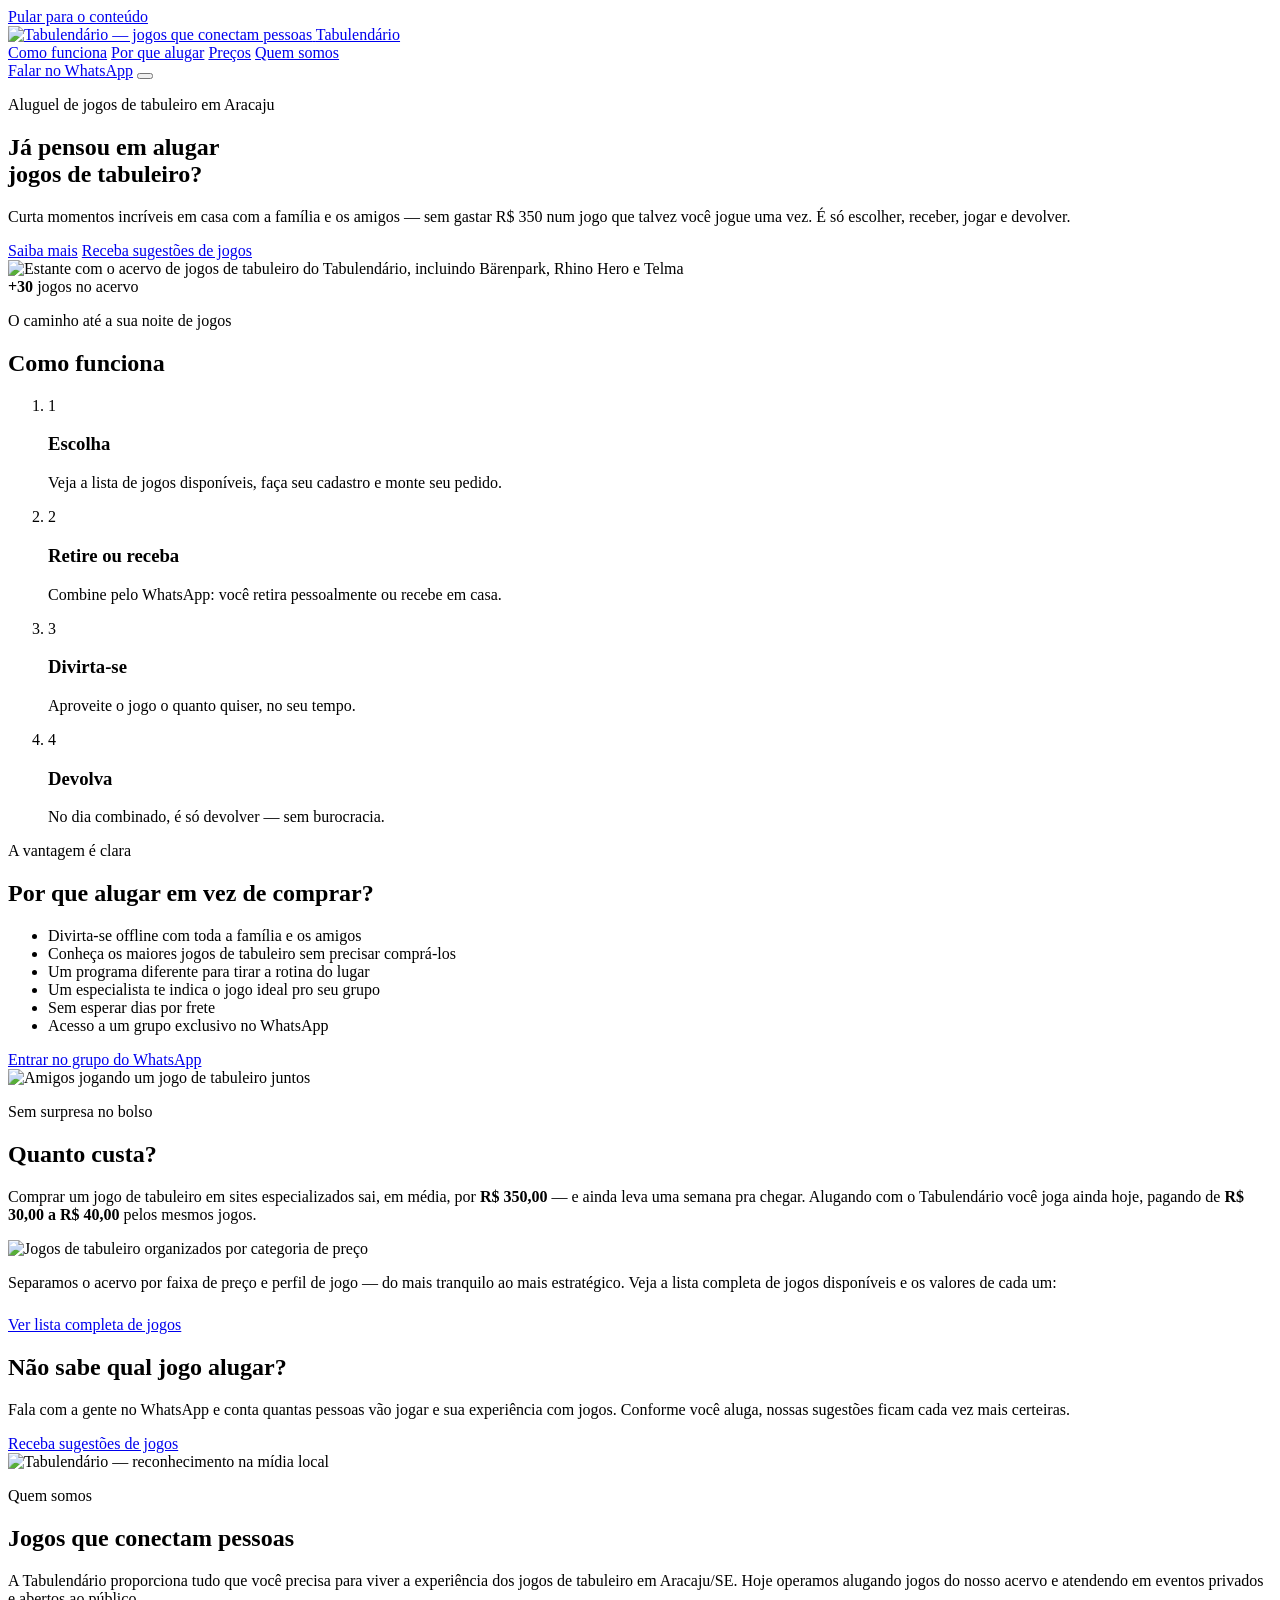
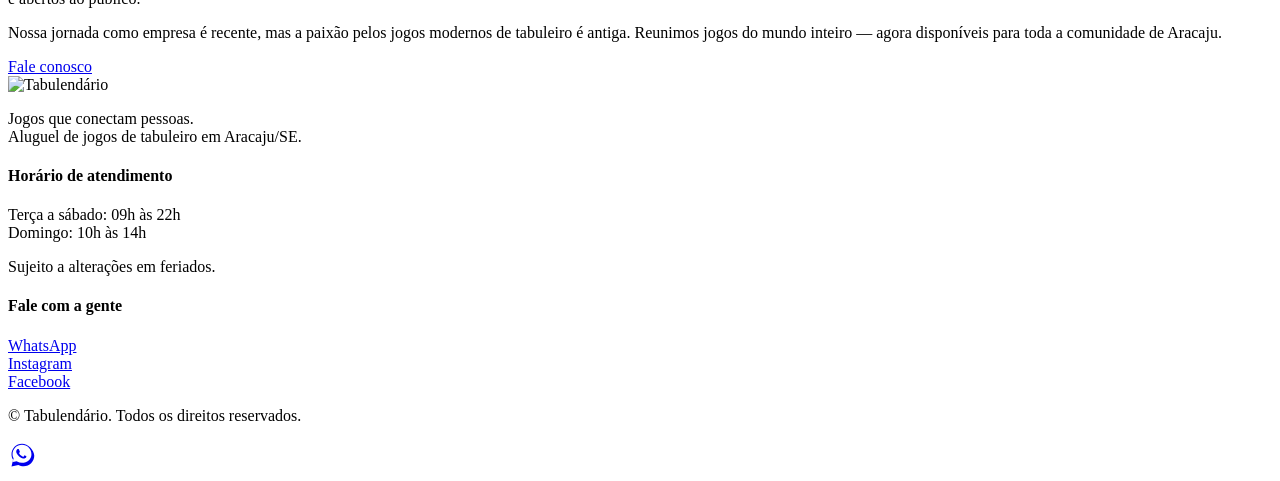
==== index.html @ 680734cb "Add files via upload" ====
<!DOCTYPE html>
<html lang="pt-BR">
<head>
<meta charset="UTF-8">
<meta name="viewport" content="width=device-width, initial-scale=1.0">
<title>Tabulendário | Aluguel de jogos de tabuleiro em Aracaju</title>
<meta name="description" content="Alugue jogos de tabuleiro em Aracaju e curta noites de jogo em família ou com amigos, sem precisar comprar. Escolha, receba, jogue e devolva quando quiser.">

<!-- Open Graph -->
<meta property="og:title" content="Tabulendário | Aluguel de jogos de tabuleiro em Aracaju">
<meta property="og:description" content="Alugue jogos de tabuleiro em Aracaju e curta noites de jogo em família ou com amigos, sem precisar comprar.">
<meta property="og:image" content="images/logo.png">
<meta property="og:type" content="website">
<meta property="og:url" content="https://www.tabulendario.com">

<link rel="icon" type="image/png" sizes="32x32" href="images/favicon-32.png">
<link rel="apple-touch-icon" href="images/favicon-180.png">

<link rel="preconnect" href="https://fonts.googleapis.com">
<link rel="preconnect" href="https://fonts.gstatic.com" crossorigin>
<link href="https://fonts.googleapis.com/css2?family=Baloo+2:wght@500;600;700;800&family=Inter:wght@400;500;600;700&display=swap" rel="stylesheet">

<link rel="stylesheet" href="css/style.css">
</head>
<body>

<a class="skip-link" href="#conteudo">Pular para o conteúdo</a>

<!-- HEADER -->
<header class="site-header" id="topo">
  <div class="wrap header-inner">
    <a href="#topo" class="brand">
      <img src="images/logo.png" alt="Tabulendário — jogos que conectam pessoas" width="44" height="44">
      <span class="brand-name">Tabulendário</span>
    </a>

    <nav class="nav" id="nav">
      <a href="#como-funciona">Como funciona</a>
      <a href="#por-que-alugar">Por que alugar</a>
      <a href="#precos">Preços</a>
      <a href="#quem-somos">Quem somos</a>
    </nav>

    <a class="btn btn-primary btn-nav" href="https://wa.me/5579981355465?text=Ol%C3%A1!%20Gostaria%20de%20mais%20informa%C3%A7%C3%B5es%20sobre%20os%20jogos%20para%20aluguel"
       target="_blank" rel="noopener">Falar no WhatsApp</a>

    <button class="nav-toggle" id="navToggle" aria-label="Abrir menu" aria-expanded="false" aria-controls="nav">
      <span></span><span></span><span></span>
    </button>
  </div>
</header>

<main id="conteudo">

  <!-- HERO -->
  <section class="hero">
    <div class="wrap hero-inner">
      <div class="hero-copy">
        <p class="eyebrow">Aluguel de jogos de tabuleiro em Aracaju</p>
        <h1>Já pensou em alugar<br><span class="highlight">jogos de tabuleiro?</span></h1>
        <p class="lead">Curta momentos incríveis em casa com a família e os amigos — sem gastar
        R$ 350 num jogo que talvez você jogue uma vez. É só escolher, receber, jogar e devolver.</p>

        <div class="hero-actions">
          <a class="btn btn-primary" href="https://wa.me/5579981355465?text=Ol%C3%A1!%20Gostaria%20de%20mais%20informa%C3%A7%C3%B5es%20sobre%20os%20jogos%20para%20aluguel"
             target="_blank" rel="noopener">Saiba mais</a>
          <a class="btn btn-outline" href="https://wa.me/5579981355465?text=Ol%C3%A1!%20Pode%20me%20indicar%20um%20jogo%20de%20tabuleiro%3F"
             target="_blank" rel="noopener">Receba sugestões de jogos</a>
        </div>
      </div>

      <div class="hero-media">
        <img src="images/estante-jogos.jpg" alt="Estante com o acervo de jogos de tabuleiro do Tabulendário, incluindo Bärenpark, Rhino Hero e Telma">
        <div class="hero-media-tag">
          <strong>+30</strong>
          <span>jogos no acervo</span>
        </div>
      </div>
    </div>
  </section>

  <!-- COMO FUNCIONA — trilha de jogo -->
  <section class="section" id="como-funciona">
    <div class="wrap">
      <p class="eyebrow center">O caminho até a sua noite de jogos</p>
      <h2 class="center">Como funciona</h2>

      <ol class="track" aria-label="Passo a passo do aluguel">
        <li class="track-step">
          <span class="track-dot">1</span>
          <h3>Escolha</h3>
          <p>Veja a lista de jogos disponíveis, faça seu cadastro e monte seu pedido.</p>
        </li>
        <li class="track-step">
          <span class="track-dot">2</span>
          <h3>Retire ou receba</h3>
          <p>Combine pelo WhatsApp: você retira pessoalmente ou recebe em casa.</p>
        </li>
        <li class="track-step">
          <span class="track-dot">3</span>
          <h3>Divirta-se</h3>
          <p>Aproveite o jogo o quanto quiser, no seu tempo.</p>
        </li>
        <li class="track-step">
          <span class="track-dot">4</span>
          <h3>Devolva</h3>
          <p>No dia combinado, é só devolver — sem burocracia.</p>
        </li>
      </ol>
    </div>
  </section>

  <!-- POR QUE ALUGAR -->
  <section class="section alt" id="por-que-alugar">
    <div class="wrap two-col">
      <div>
        <p class="eyebrow">A vantagem é clara</p>
        <h2>Por que alugar em vez de comprar?</h2>
        <ul class="benefits">
          <li>Divirta-se offline com toda a família e os amigos</li>
          <li>Conheça os maiores jogos de tabuleiro sem precisar comprá-los</li>
          <li>Um programa diferente para tirar a rotina do lugar</li>
          <li>Um especialista te indica o jogo ideal pro seu grupo</li>
          <li>Sem esperar dias por frete</li>
          <li>Acesso a um grupo exclusivo no WhatsApp</li>
        </ul>
        <a class="btn btn-primary" href="https://chat.whatsapp.com/GCWqp4FGqm8AQjN41ZqPcm?s=cl&p=a&ilr=1" target="_blank" rel="noopener">
          Entrar no grupo do WhatsApp
        </a>
      </div>
      <div class="img-frame">
        <img src="images/familia-jogando.jpg" alt="Amigos jogando um jogo de tabuleiro juntos">
      </div>
    </div>
  </section>

  <!-- QUANTO CUSTA -->
  <section class="section" id="precos">
    <div class="wrap">
      <p class="eyebrow center">Sem surpresa no bolso</p>
      <h2 class="center">Quanto custa?</h2>
      <p class="center lead-sm">
        Comprar um jogo de tabuleiro em sites especializados sai, em média, por
        <strong>R$ 350,00</strong> — e ainda leva uma semana pra chegar. Alugando com o Tabulendário
        você joga ainda hoje, pagando de <strong>R$ 30,00 a R$ 40,00</strong> pelos mesmos jogos.
      </p>

      <div class="price-banner">
        <img src="images/banner-precos.jpg" alt="Jogos de tabuleiro organizados por categoria de preço">
      </div>

      <p class="center">
        Separamos o acervo por faixa de preço e perfil de jogo — do mais tranquilo ao mais estratégico.
        Veja a lista completa de jogos disponíveis e os valores de cada um:
      </p>

      <div class="center" style="margin-top:24px">
        <a class="btn btn-primary btn-lg" href="https://tabulendario.lends.com.br/" target="_blank" rel="noopener">
          Ver lista completa de jogos
        </a>
      </div>
    </div>
  </section>

  <!-- QUAL JOGO ALUGAR -->
  <section class="section cta-band" id="qual-jogo">
    <div class="wrap center">
      <h2>Não sabe qual jogo alugar?</h2>
      <p class="lead-sm">
        Fala com a gente no WhatsApp e conta quantas pessoas vão jogar e sua experiência com jogos.
        Conforme você aluga, nossas sugestões ficam cada vez mais certeiras.
      </p>
      <a class="btn btn-white btn-lg" href="https://wa.me/5579981355465?text=Ol%C3%A1!%20Pode%20me%20indicar%20um%20jogo%20de%20tabuleiro%3F"
         target="_blank" rel="noopener">Receba sugestões de jogos</a>
    </div>
  </section>

  <!-- QUEM SOMOS -->
  <section class="section alt" id="quem-somos">
    <div class="wrap two-col reverse">
      <div class="img-frame">
        <img src="images/imprensa-1.jpg" alt="Tabulendário — reconhecimento na mídia local">
      </div>
      <div>
        <p class="eyebrow">Quem somos</p>
        <h2>Jogos que conectam pessoas</h2>
        <p>
          A Tabulendário proporciona tudo que você precisa para viver a experiência dos jogos de
          tabuleiro em Aracaju/SE. Hoje operamos alugando jogos do nosso acervo e atendendo em
          eventos privados e abertos ao público.
        </p>
        <p>
          Nossa jornada como empresa é recente, mas a paixão pelos jogos modernos de tabuleiro é
          antiga. Reunimos jogos do mundo inteiro — agora disponíveis para toda a comunidade de Aracaju.
        </p>
        <a class="btn btn-outline" href="https://wa.me/5579981355465?text=Ol%C3%A1!%20Quero%20saber%20mais%20sobre%20o%20Tabulend%C3%A1rio" target="_blank" rel="noopener">
          Fale conosco
        </a>
      </div>
    </div>
  </section>

</main>

<!-- FOOTER -->
<footer class="site-footer">
  <div class="wrap footer-inner">
    <div class="footer-brand">
      <img src="images/logo-badge.png" alt="Tabulendário" height="40">
      <p>Jogos que conectam pessoas.<br>Aluguel de jogos de tabuleiro em Aracaju/SE.</p>
    </div>

    <div class="footer-col">
      <h4>Horário de atendimento</h4>
      <p>Terça a sábado: 09h às 22h<br>Domingo: 10h às 14h</p>
      <p class="fine-print">Sujeito a alterações em feriados.</p>
    </div>

    <div class="footer-col">
      <h4>Fale com a gente</h4>
      <p>
        <a href="https://wa.me/5579981355465" target="_blank" rel="noopener">WhatsApp</a><br>
        <a href="https://www.instagram.com/tabulendario?igsh=bjV6NnJyZjQ5bWQ3" target="_blank" rel="noopener">Instagram</a><br>
        <a href="https://www.facebook.com/share/19KmJBcC8f/" target="_blank" rel="noopener">Facebook</a>
      </p>
    </div>
  </div>
  <div class="wrap footer-bottom">
    <p>© <span id="year"></span> Tabulendário. Todos os direitos reservados.</p>
  </div>
</footer>

<!-- BOTÃO FLUTUANTE WHATSAPP -->
<a class="whatsapp-float" href="https://wa.me/5579981355465?text=Ol%C3%A1!%20Gostaria%20de%20mais%20informa%C3%A7%C3%B5es%20sobre%20os%20jogos%20para%20aluguel"
   target="_blank" rel="noopener" aria-label="Falar no WhatsApp">
  <svg viewBox="0 0 32 32" width="28" height="28" fill="currentColor" aria-hidden="true">
    <path d="M16 3C9.4 3 4 8.4 4 15c0 2.3.6 4.5 1.8 6.4L4 29l7.8-1.7c1.8 1 3.9 1.5 6.2 1.5 6.6 0 12-5.4 12-12S22.6 3 16 3zm0 21.8c-2 0-3.9-.5-5.6-1.5l-.4-.2-4.6 1 1-4.5-.3-.4A9.7 9.7 0 0 1 5.2 15c0-6 4.8-10.8 10.8-10.8S26.8 9 26.8 15 22 24.8 16 24.8z"/>
    <path d="M21.6 17.5c-.3-.2-1.8-.9-2.1-1-.3-.1-.5-.2-.7.2-.2.3-.8 1-1 1.2-.2.2-.4.2-.7.1-.3-.2-1.4-.5-2.6-1.6-1-.9-1.6-2-1.8-2.3-.2-.3 0-.5.1-.6.1-.1.3-.4.4-.5.1-.2.2-.3.3-.5.1-.2 0-.4 0-.5 0-.2-.7-1.7-1-2.3-.3-.6-.5-.5-.7-.5h-.6c-.2 0-.5.1-.8.4-.3.3-1 1-1 2.4s1 2.8 1.2 3c.1.2 2 3 4.8 4.3.7.3 1.2.5 1.6.6.7.2 1.3.2 1.8.1.5-.1 1.8-.7 2-1.4.2-.7.2-1.3.2-1.4-.1-.1-.3-.2-.6-.3z"/>
  </svg>
</a>

<script src="js/script.js"></script>
</body>
</html>
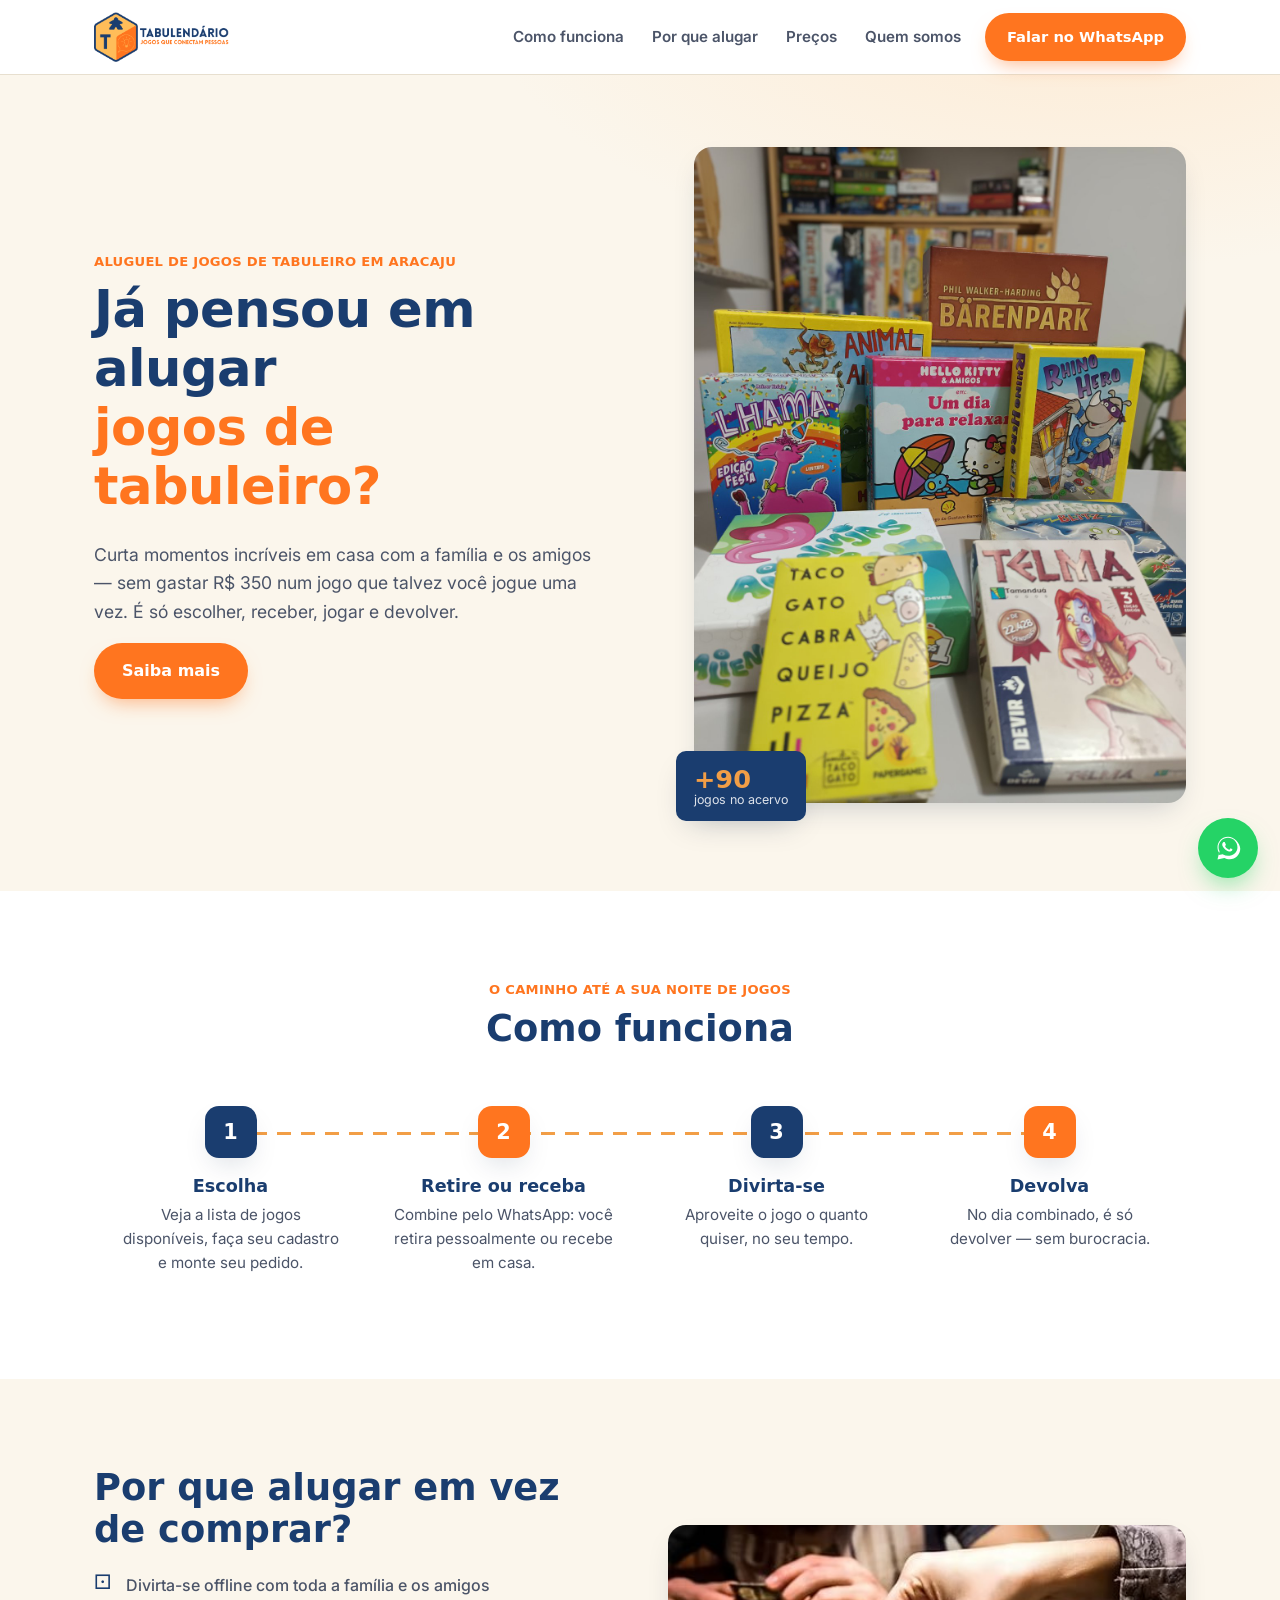
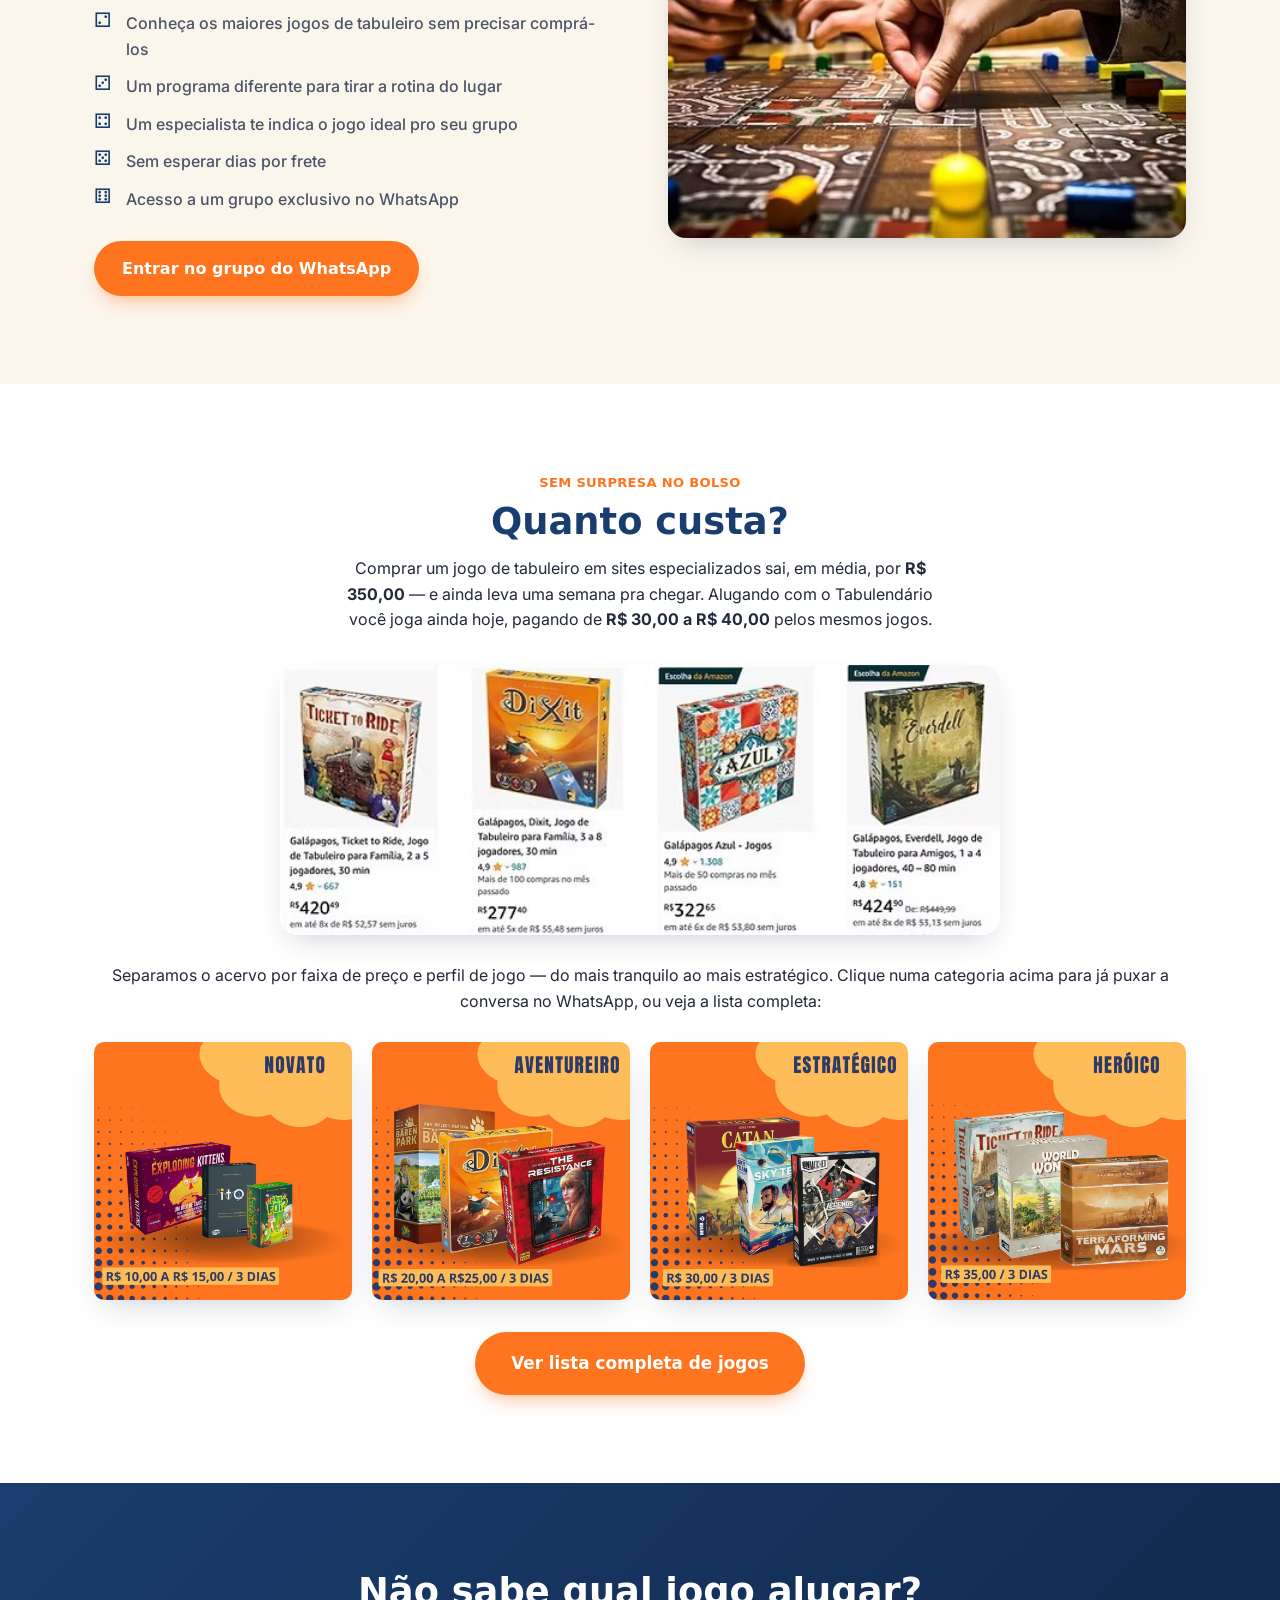
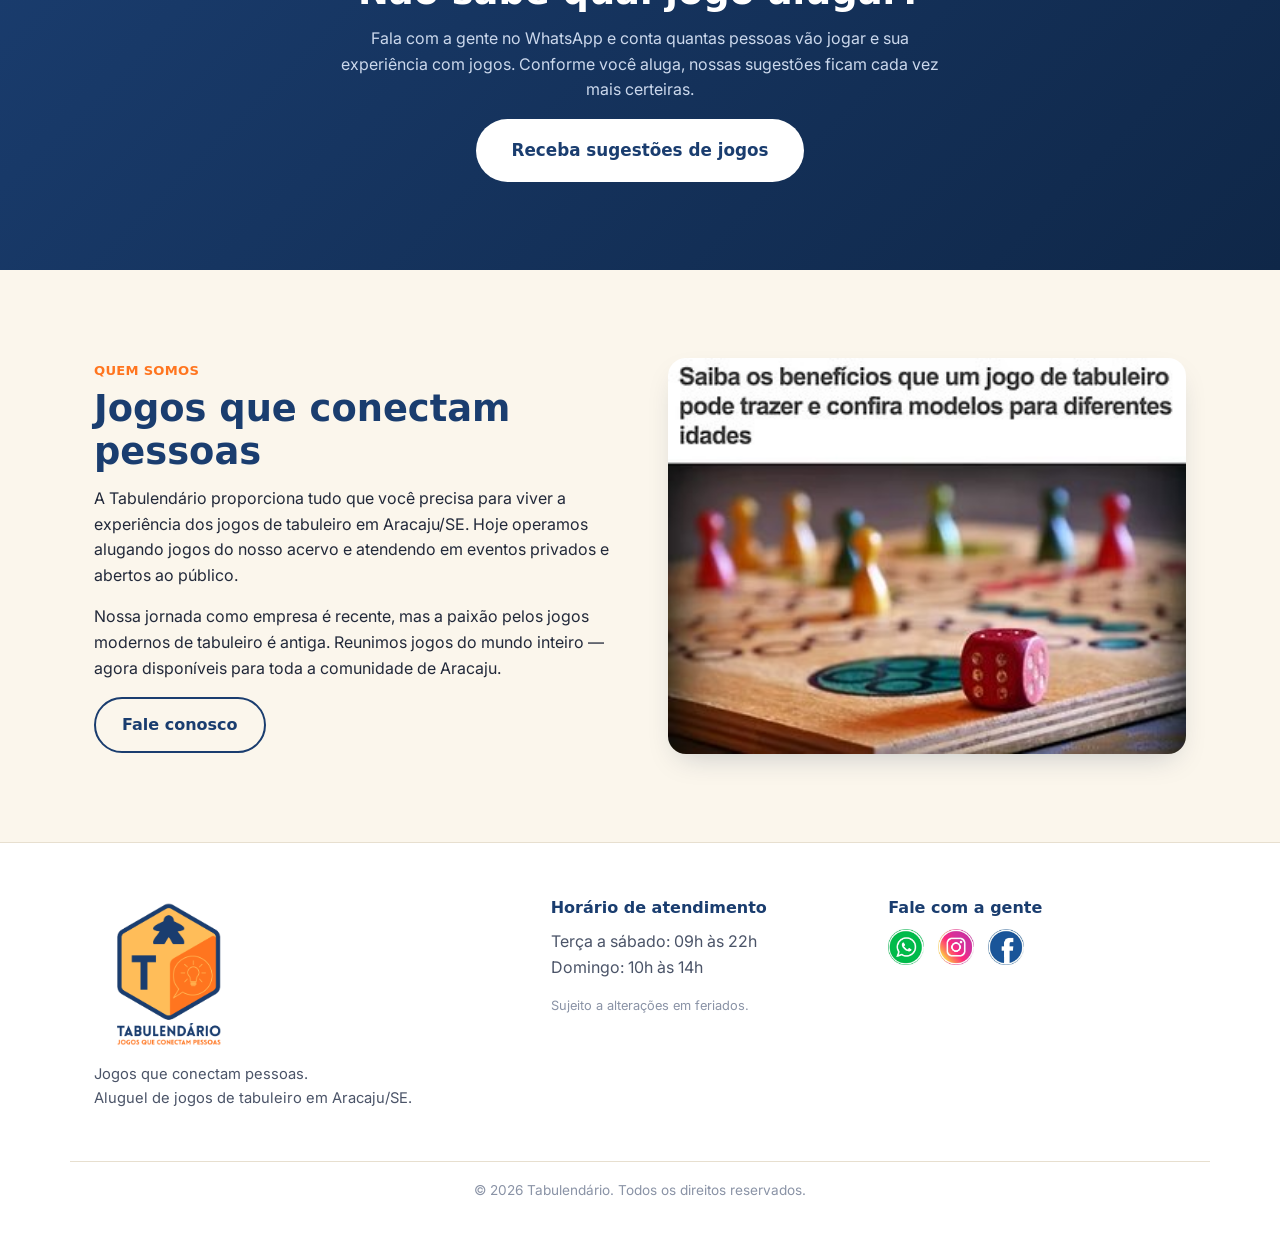
==== commit cc63f30c: "Atualiza layout: logo, banner de precos, dados e redes sociais Logo no cabecalho aumentada de 40px p" ====
--- a/index.html
+++ b/index.html
@@ -30,8 +30,7 @@
 <header class="site-header" id="topo">
   <div class="wrap header-inner">
     <a href="#topo" class="brand">
-      <img src="images/logo.png" alt="Tabulendário — jogos que conectam pessoas" width="44" height="44">
-      <span class="brand-name">Tabulendário</span>
+      <img src="images/logo-badge.png" alt="Tabulendário — jogos que conectam pessoas" height="50">
     </a>
 
     <nav class="nav" id="nav">
@@ -64,15 +63,13 @@
         <div class="hero-actions">
           <a class="btn btn-primary" href="https://wa.me/5579981355465?text=Ol%C3%A1!%20Gostaria%20de%20mais%20informa%C3%A7%C3%B5es%20sobre%20os%20jogos%20para%20aluguel"
              target="_blank" rel="noopener">Saiba mais</a>
-          <a class="btn btn-outline" href="https://wa.me/5579981355465?text=Ol%C3%A1!%20Pode%20me%20indicar%20um%20jogo%20de%20tabuleiro%3F"
-             target="_blank" rel="noopener">Receba sugestões de jogos</a>
         </div>
       </div>
 
       <div class="hero-media">
         <img src="images/estante-jogos.jpg" alt="Estante com o acervo de jogos de tabuleiro do Tabulendário, incluindo Bärenpark, Rhino Hero e Telma">
         <div class="hero-media-tag">
-          <strong>+30</strong>
+          <strong>+90</strong>
           <span>jogos no acervo</span>
         </div>
       </div>
@@ -114,7 +111,6 @@
   <section class="section alt" id="por-que-alugar">
     <div class="wrap two-col">
       <div>
-        <p class="eyebrow">A vantagem é clara</p>
         <h2>Por que alugar em vez de comprar?</h2>
         <ul class="benefits">
           <li>Divirta-se offline com toda a família e os amigos</li>
@@ -145,14 +141,29 @@
         você joga ainda hoje, pagando de <strong>R$ 30,00 a R$ 40,00</strong> pelos mesmos jogos.
       </p>
 
-      <div class="price-banner">
-        <img src="images/banner-precos.jpg" alt="Jogos de tabuleiro organizados por categoria de preço">
+      <div class="banner-precos-wrap">
+        <img src="images/banner-precos.jpg" alt="Tabela de preços Tabulendário" class="banner-precos">
       </div>
 
       <p class="center">
         Separamos o acervo por faixa de preço e perfil de jogo — do mais tranquilo ao mais estratégico.
-        Veja a lista completa de jogos disponíveis e os valores de cada um:
+        Clique numa categoria acima para já puxar a conversa no WhatsApp, ou veja a lista completa:
       </p>
+
+      <div class="categories-grid">
+        <a class="category-card" href="https://wa.me/5579981355465?text=Gostaria%20de%20mais%20informa%C3%A7%C3%B5es%20sobre%20os%20jogos%20da%20categoria%20novato" target="_blank" rel="noopener">
+          <img src="images/banner-novato.jpg" alt="Categoria Novato — jogos de R$ 10,00 a R$ 15,00 por 3 dias">
+        </a>
+        <a class="category-card" href="https://wa.me/5579981355465?text=Gostaria%20de%20mais%20informa%C3%A7%C3%B5es%20sobre%20os%20jogos%20da%20categoria%20aventureiro" target="_blank" rel="noopener">
+          <img src="images/banner-aventureiro.jpg" alt="Categoria Aventureiro — jogos de R$ 20,00 a R$ 25,00 por 3 dias">
+        </a>
+        <a class="category-card" href="https://wa.me/5579981355465?text=Gostaria%20de%20mais%20informa%C3%A7%C3%B5es%20sobre%20os%20jogos%20da%20categoria%20estrat%C3%A9gico" target="_blank" rel="noopener">
+          <img src="images/banner-estrategico.jpg" alt="Categoria Estratégico — jogos por R$ 30,00 a cada 3 dias">
+        </a>
+        <a class="category-card" href="https://wa.me/5579981355465?text=Gostaria%20de%20mais%20informa%C3%A7%C3%B5es%20sobre%20os%20jogos%20da%20categoria%20heroico" target="_blank" rel="noopener">
+          <img src="images/banner-heroico.jpg" alt="Categoria Heroico — jogos por R$ 35,00 a cada 3 dias">
+        </a>
+      </div>
 
       <div class="center" style="margin-top:24px">
         <a class="btn btn-primary btn-lg" href="https://tabulendario.lends.com.br/" target="_blank" rel="noopener">
@@ -206,7 +217,7 @@
 <footer class="site-footer">
   <div class="wrap footer-inner">
     <div class="footer-brand">
-      <img src="images/logo-badge.png" alt="Tabulendário" height="40">
+      <img src="images/logo.png" alt="Tabulendário" width="421" height="156">
       <p>Jogos que conectam pessoas.<br>Aluguel de jogos de tabuleiro em Aracaju/SE.</p>
     </div>
 
@@ -218,11 +229,17 @@
 
     <div class="footer-col">
       <h4>Fale com a gente</h4>
-      <p>
-        <a href="https://wa.me/5579981355465" target="_blank" rel="noopener">WhatsApp</a><br>
-        <a href="https://www.instagram.com/tabulendario?igsh=bjV6NnJyZjQ5bWQ3" target="_blank" rel="noopener">Instagram</a><br>
-        <a href="https://www.facebook.com/share/19KmJBcC8f/" target="_blank" rel="noopener">Facebook</a>
-      </p>
+      <div class="footer-social">
+        <a href="https://wa.me/5579981355465" target="_blank" rel="noopener" aria-label="WhatsApp">
+          <img src="images/logo_whastsapp.jpg" alt="WhatsApp">
+        </a>
+        <a href="https://www.instagram.com/tabulendario?igsh=bjV6NnJyZjQ5bWQ3" target="_blank" rel="noopener" aria-label="Instagram">
+          <img src="images/logo_insta.jpg" alt="Instagram">
+        </a>
+        <a href="https://www.facebook.com/share/19KmJBcC8f/" target="_blank" rel="noopener" aria-label="Facebook">
+          <img src="images/logo_face.jpg" alt="Facebook">
+        </a>
+      </div>
     </div>
   </div>
   <div class="wrap footer-bottom">
--- a/css/style.css
+++ b/css/style.css
@@ -0,0 +1,281 @@
+/* =========================================================
+   Tabulendário — Design tokens
+   ========================================================= */
+:root{
+  --navy: #1A3D6F;
+  --navy-deep: #0F2748;
+  --orange: #F29E46;
+  --orange-vivid: #FF751F;
+  --cream: #FBF6EC;
+  --white: #FFFFFF;
+  --ink: #22293A;
+  --ink-soft: #4B5468;
+  --line: #E7DFCF;
+
+  --font-display: "Baloo 2", system-ui, sans-serif;
+  --font-body: "Inter", system-ui, sans-serif;
+
+  --radius: 18px;
+  --radius-sm: 10px;
+  --shadow: 0 12px 30px -12px rgba(15,39,72,.25);
+  --wrap: 1140px;
+}
+
+*{box-sizing:border-box}
+html{scroll-behavior:smooth}
+body{
+  margin:0;
+  font-family:var(--font-body);
+  color:var(--ink);
+  background:var(--white);
+  line-height:1.6;
+  -webkit-font-smoothing:antialiased;
+}
+img{max-width:100%;display:block}
+a{color:inherit;text-decoration:none}
+ul,ol{margin:0;padding:0;list-style:none}
+h1,h2,h3,h4{font-family:var(--font-display);color:var(--navy);line-height:1.15;margin:0 0 .5em}
+p{margin:0 0 1em}
+
+.skip-link{
+  position:absolute; left:-999px; top:0; background:var(--navy); color:#fff;
+  padding:10px 16px; z-index:200; border-radius:0 0 8px 0;
+}
+.skip-link:focus{left:0}
+
+.wrap{max-width:var(--wrap); margin:0 auto; padding:0 24px}
+
+.eyebrow{
+  font-family:var(--font-display); font-weight:600; letter-spacing:.02em;
+  color:var(--orange-vivid); text-transform:uppercase; font-size:.82rem;
+  margin:0 0 .6em;
+}
+.center{text-align:center; margin-left:auto; margin-right:auto}
+.lead-sm{max-width:620px}
+
+/* =========================================================
+   Buttons
+   ========================================================= */
+.btn{
+  display:inline-flex; align-items:center; justify-content:center; gap:8px;
+  font-family:var(--font-display); font-weight:600; font-size:1rem;
+  padding:13px 26px; border-radius:999px; border:2px solid transparent;
+  transition:transform .15s ease, box-shadow .15s ease, background-color .15s ease, color .15s ease;
+  cursor:pointer; white-space:nowrap;
+}
+.btn:hover{transform:translateY(-2px)}
+.btn-primary{background:var(--orange-vivid); color:#fff; box-shadow:0 10px 20px -8px rgba(255,117,31,.55)}
+.btn-primary:hover{background:#e8620f}
+.btn-outline{border-color:var(--navy); color:var(--navy); background:transparent}
+.btn-outline:hover{background:var(--navy); color:#fff}
+.btn-white{background:#fff; color:var(--navy)}
+.btn-white:hover{background:var(--cream)}
+.btn-lg{padding:16px 34px; font-size:1.05rem}
+.btn-nav{padding:10px 20px; font-size:.92rem}
+
+/* =========================================================
+   Header
+   ========================================================= */
+.site-header{
+  position:sticky; top:0; z-index:100;
+  background:rgba(255,255,255,.92); backdrop-filter:blur(8px);
+  border-bottom:1px solid var(--line);
+}
+.header-inner{display:flex; align-items:center; gap:24px; padding-block:12px}
+.brand{display:flex; align-items:center; gap:10px; margin-right:auto}
+.brand img{height:50px; width:auto}
+.nav{display:flex; gap:28px}
+.nav a{font-weight:600; font-size:.95rem; color:var(--ink-soft); transition:color .15s}
+.nav a:hover{color:var(--orange-vivid)}
+
+.nav-toggle{
+  display:none; flex-direction:column; justify-content:center; gap:5px;
+  width:38px; height:38px; border:none; background:none; cursor:pointer;
+}
+.nav-toggle span{display:block; height:2px; background:var(--navy); border-radius:2px}
+
+/* =========================================================
+   Hero
+   ========================================================= */
+.hero{
+  background: radial-gradient(1100px 500px at 85% -10%, #FDEBD5 0%, var(--cream) 55%, var(--cream) 100%);
+  padding: 72px 0 88px;
+}
+.hero-inner{display:grid; grid-template-columns:1.05fr .95fr; gap:56px; align-items:center}
+.hero h1{font-size:clamp(2.2rem, 4vw, 3.4rem); letter-spacing:-.01em}
+.highlight{color:var(--orange-vivid)}
+.hero .lead{font-size:1.1rem; color:var(--ink-soft); max-width:46ch}
+.hero-actions{display:flex; gap:14px; flex-wrap:wrap; margin-top:8px}
+
+.hero-media{position:relative}
+.hero-media img{
+  border-radius:var(--radius); box-shadow:var(--shadow);
+  aspect-ratio:3/4; object-fit:cover; width:100%;
+}
+.hero-media-tag{
+  position:absolute; left:-18px; bottom:-18px;
+  background:var(--navy); color:#fff; border-radius:var(--radius-sm);
+  padding:14px 18px; box-shadow:var(--shadow);
+  display:flex; flex-direction:column; line-height:1.1;
+}
+.hero-media-tag strong{font-family:var(--font-display); font-size:1.6rem; color:var(--orange)}
+.hero-media-tag span{font-size:.78rem; opacity:.85}
+
+/* =========================================================
+   Sections
+   ========================================================= */
+.section{padding:88px 0}
+.section.alt{background:var(--cream)}
+.section h2{font-size:clamp(1.7rem, 3vw, 2.3rem); margin-bottom:.35em}
+.section > .wrap > .eyebrow, .section > .wrap > h2{margin-left:auto; margin-right:auto}
+
+.two-col{display:grid; grid-template-columns:1fr 1fr; gap:56px; align-items:center}
+.two-col.reverse .img-frame{order:2}
+.two-col.reverse > div:last-child{order:1}
+
+.img-frame img{border-radius:var(--radius); box-shadow:var(--shadow); width:100%; object-fit:cover}
+
+.benefits{display:grid; gap:12px; margin:22px 0 28px}
+.benefits li{
+  position:relative; padding-left:32px; color:var(--ink-soft); font-weight:500;
+}
+.benefits li::before{
+  content:"⚀"; position:absolute; left:0; top:-1px;
+  font-size:1.25rem; line-height:1; color:var(--navy);
+  width:auto; height:auto; background:none;
+}
+.benefits li:nth-child(2)::before{content:"⚁"}
+.benefits li:nth-child(3)::before{content:"⚂"}
+.benefits li:nth-child(4)::before{content:"⚃"}
+.benefits li:nth-child(5)::before{content:"⚄"}
+.benefits li:nth-child(6)::before{content:"⚅"}
+
+/* =========================================================
+   Trilha (Como funciona) — elemento assinatura
+   ========================================================= */
+.track{
+  display:grid; grid-template-columns:repeat(4,1fr); gap:0;
+  margin-top:56px; position:relative;
+}
+.track::before{
+  content:""; position:absolute; top:26px; left:calc(12.5% - 2px); right:calc(12.5% - 2px);
+  height:3px; background:repeating-linear-gradient(90deg, var(--orange) 0 14px, transparent 14px 24px);
+  z-index:0;
+}
+.track-step{
+  position:relative; z-index:1; text-align:center; padding:0 18px;
+}
+.track-dot{
+  display:flex; align-items:center; justify-content:center;
+  width:52px; height:52px; border-radius:14px; margin:0 auto 18px;
+  background:var(--navy); color:#fff; font-family:var(--font-display);
+  font-weight:700; font-size:1.3rem; box-shadow:var(--shadow);
+}
+.track-step:nth-child(even) .track-dot{background:var(--orange-vivid)}
+.track-step h3{font-size:1.1rem; margin-bottom:.35em}
+.track-step p{color:var(--ink-soft); font-size:.95rem; max-width:22ch; margin-inline:auto}
+
+/* =========================================================
+   Banner de preços
+   ========================================================= */
+.banner-precos-wrap{margin:32px auto 28px; text-align:center}
+.banner-precos{
+  max-width:720px; width:100%; margin:0 auto;
+  border-radius:var(--radius); box-shadow:var(--shadow);
+}
+
+/* =========================================================
+   Categorias (Quanto custa)
+   ========================================================= */
+.categories-grid{
+  display:grid; grid-template-columns:repeat(4, 1fr); gap:20px;
+  margin:28px 0 32px;
+}
+.category-card{
+  display:block; border-radius:var(--radius-sm); overflow:hidden;
+  box-shadow:var(--shadow); transition:transform .15s ease, box-shadow .15s ease;
+}
+.category-card img{aspect-ratio:1/1; object-fit:cover; width:100%}
+.category-card:hover{transform:translateY(-4px); box-shadow:0 16px 34px -12px rgba(15,39,72,.35)}
+
+@media (max-width: 700px){
+  .categories-grid{grid-template-columns:1fr 1fr}
+}
+
+/* =========================================================
+   CTA band
+   ========================================================= */
+.cta-band{
+  background:linear-gradient(135deg, var(--navy) 0%, var(--navy-deep) 100%);
+  color:#fff;
+}
+.cta-band h2{color:#fff}
+.cta-band .lead-sm{color:#CBD8EC; margin-inline:auto}
+
+/* =========================================================
+   Footer
+   ========================================================= */
+.site-footer{background:var(--white); color:var(--ink-soft); padding-top:56px; border-top:1px solid var(--line)}
+.footer-inner{display:grid; grid-template-columns:1.4fr 1fr 1fr; gap:40px; padding-bottom:36px}
+.footer-brand{display:flex; flex-direction:column; align-items:flex-start; gap:14px}
+.footer-brand img{width:150px; height:auto}
+.footer-brand p{color:var(--ink-soft); font-size:.92rem}
+.footer-col h4{font-family:var(--font-display); color:var(--navy); font-size:1rem; margin-bottom:.7em}
+.footer-col a{color:var(--ink-soft); transition:color .15s}
+.footer-col a:hover{color:var(--orange-vivid)}
+.fine-print{font-size:.8rem; color:#8A93A6}
+
+.footer-social{display:flex; gap:14px; align-items:center; margin-top:6px}
+.footer-social img{height:36px; width:auto; border-radius:8px; display:block}
+.footer-bottom{
+  border-top:1px solid var(--line); padding:18px 24px; text-align:center;
+  font-size:.85rem; color:#8A93A6;
+}
+
+/* =========================================================
+   WhatsApp floating button
+   ========================================================= */
+.whatsapp-float{
+  position:fixed; right:22px; bottom:22px; z-index:150;
+  width:60px; height:60px; border-radius:50%;
+  background:#25D366; color:#fff;
+  display:flex; align-items:center; justify-content:center;
+  box-shadow:0 12px 26px -8px rgba(37,211,102,.6);
+  transition:transform .15s ease;
+}
+.whatsapp-float:hover{transform:scale(1.08)}
+
+/* =========================================================
+   Responsive
+   ========================================================= */
+@media (max-width: 880px){
+  .hero-inner{grid-template-columns:1fr; gap:40px}
+  .hero-media{order:-1; max-width:360px; margin:0 auto}
+  .two-col{grid-template-columns:1fr}
+  .two-col.reverse .img-frame{order:-1}
+  .track{grid-template-columns:1fr; gap:32px}
+  .track::before{display:none}
+  .track-step{text-align:left; padding-left:76px; min-height:52px}
+  .track-dot{position:absolute; left:0; top:0; margin:0}
+  .track-step p{margin-inline:0}
+  .footer-inner{grid-template-columns:1fr; gap:28px}
+}
+
+@media (max-width: 760px){
+  .nav{
+    position:fixed; inset:64px 16px auto 16px; flex-direction:column; gap:2px;
+    background:#fff; border-radius:var(--radius); box-shadow:var(--shadow);
+    padding:10px; transform:translateY(-12px); opacity:0; pointer-events:none;
+    transition:opacity .15s ease, transform .15s ease;
+  }
+  .nav.open{opacity:1; transform:translateY(0); pointer-events:auto}
+  .nav a{padding:12px 14px; border-radius:var(--radius-sm)}
+  .nav a:hover{background:var(--cream)}
+  .nav-toggle{display:flex}
+  .btn-nav{display:none}
+}
+
+@media (prefers-reduced-motion: reduce){
+  html{scroll-behavior:auto}
+  .btn, .whatsapp-float{transition:none}
+}
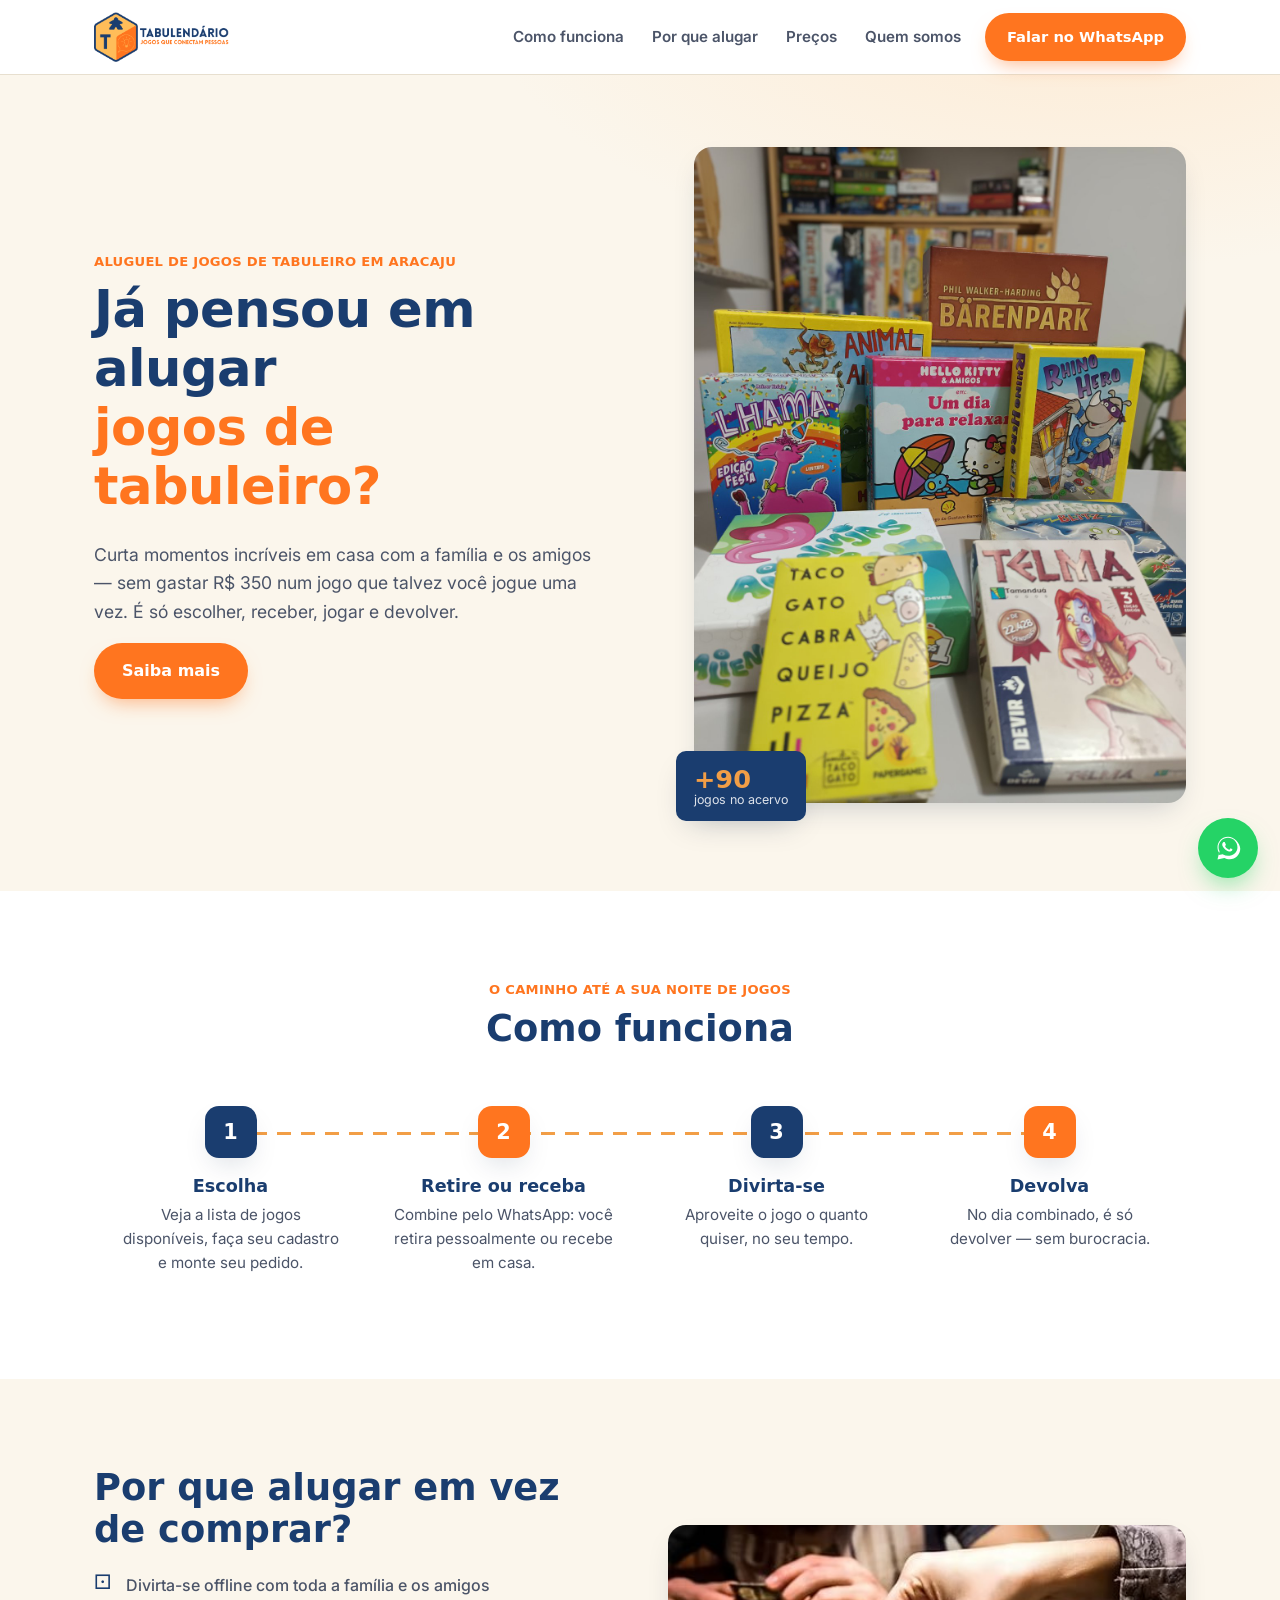
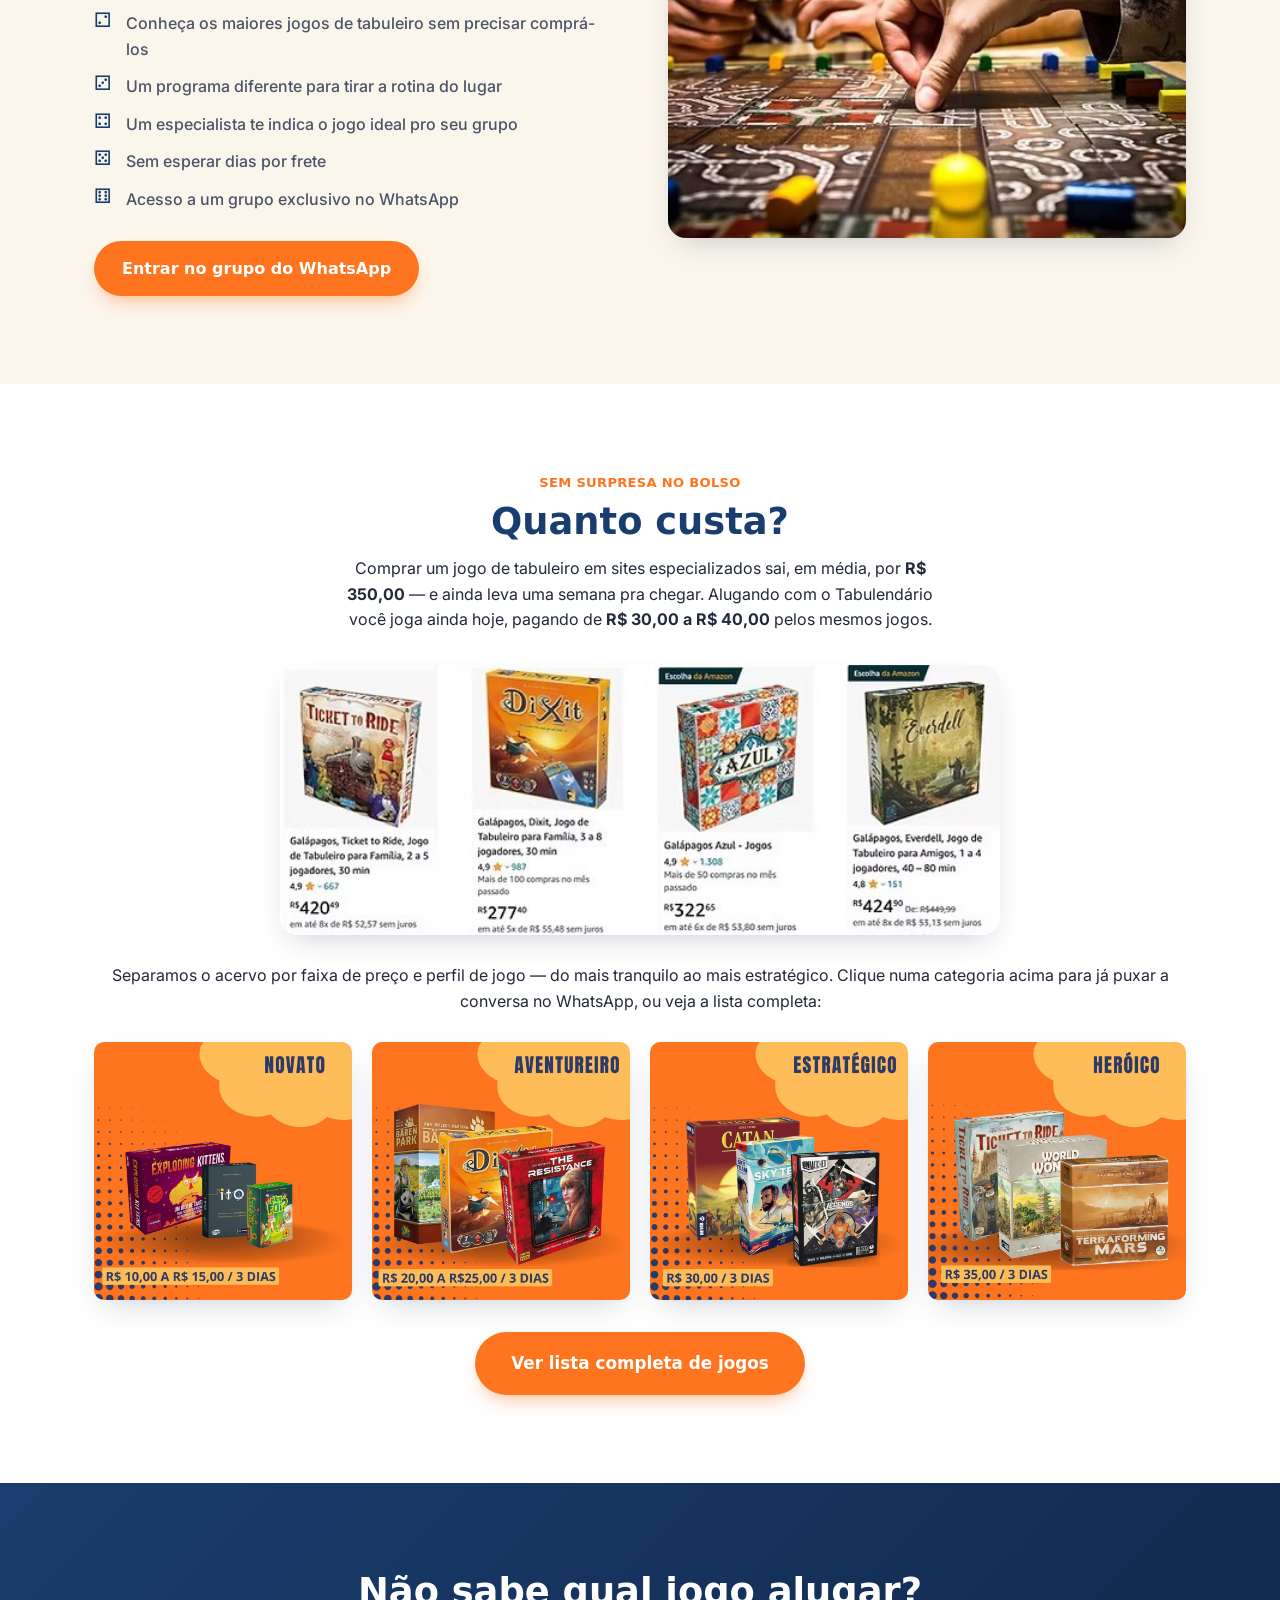
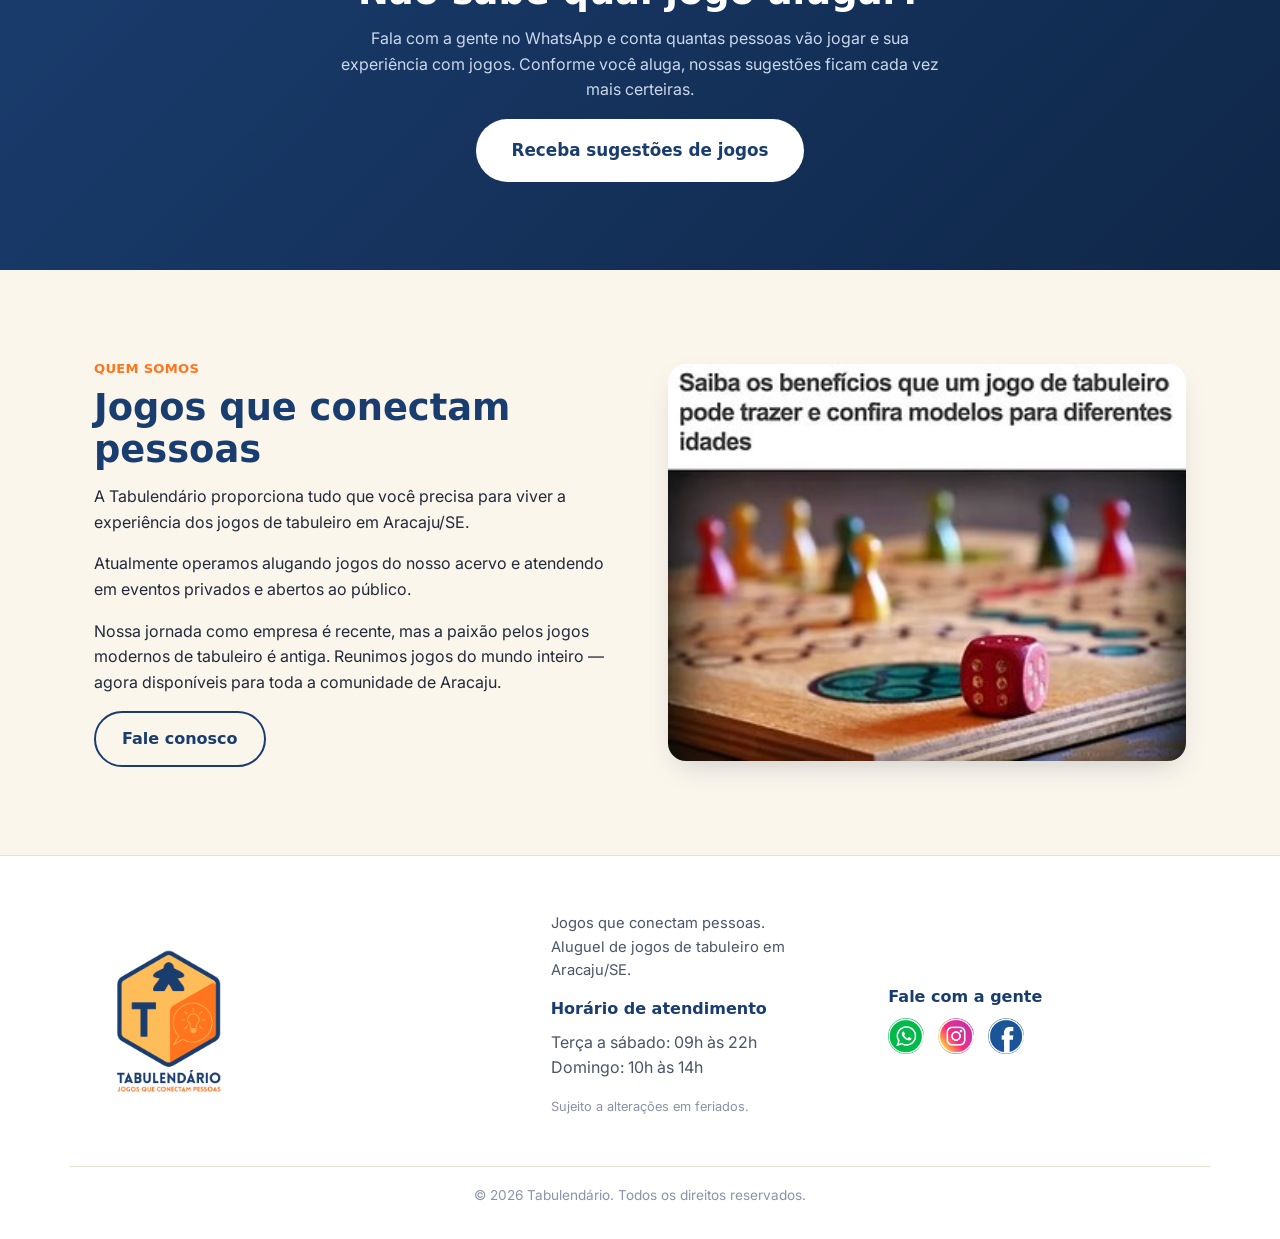
==== commit 7eaf1a80: "Rodape centralizado, tagline reposicionada e links dos banners atualizados Texto "Jogos que conectam" ====
--- a/index.html
+++ b/index.html
@@ -151,16 +151,16 @@
       </p>
 
       <div class="categories-grid">
-        <a class="category-card" href="https://wa.me/5579981355465?text=Gostaria%20de%20mais%20informa%C3%A7%C3%B5es%20sobre%20os%20jogos%20da%20categoria%20novato" target="_blank" rel="noopener">
+        <a class="category-card" href="https://tabulendario.lends.com.br/search?price_max=15" target="_blank" rel="noopener">
           <img src="images/banner-novato.jpg" alt="Categoria Novato — jogos de R$ 10,00 a R$ 15,00 por 3 dias">
         </a>
-        <a class="category-card" href="https://wa.me/5579981355465?text=Gostaria%20de%20mais%20informa%C3%A7%C3%B5es%20sobre%20os%20jogos%20da%20categoria%20aventureiro" target="_blank" rel="noopener">
+        <a class="category-card" href="https://tabulendario.lends.com.br/search?price_min=20&price_max=25" target="_blank" rel="noopener">
           <img src="images/banner-aventureiro.jpg" alt="Categoria Aventureiro — jogos de R$ 20,00 a R$ 25,00 por 3 dias">
         </a>
-        <a class="category-card" href="https://wa.me/5579981355465?text=Gostaria%20de%20mais%20informa%C3%A7%C3%B5es%20sobre%20os%20jogos%20da%20categoria%20estrat%C3%A9gico" target="_blank" rel="noopener">
+        <a class="category-card" href="https://tabulendario.lends.com.br/search?price_min=26&price_max=30" target="_blank" rel="noopener">
           <img src="images/banner-estrategico.jpg" alt="Categoria Estratégico — jogos por R$ 30,00 a cada 3 dias">
         </a>
-        <a class="category-card" href="https://wa.me/5579981355465?text=Gostaria%20de%20mais%20informa%C3%A7%C3%B5es%20sobre%20os%20jogos%20da%20categoria%20heroico" target="_blank" rel="noopener">
+        <a class="category-card" href="https://tabulendario.lends.com.br/search?price_min=35" target="_blank" rel="noopener">
           <img src="images/banner-heroico.jpg" alt="Categoria Heroico — jogos por R$ 35,00 a cada 3 dias">
         </a>
       </div>
@@ -197,7 +197,10 @@
         <h2>Jogos que conectam pessoas</h2>
         <p>
           A Tabulendário proporciona tudo que você precisa para viver a experiência dos jogos de
-          tabuleiro em Aracaju/SE. Hoje operamos alugando jogos do nosso acervo e atendendo em
+          tabuleiro em Aracaju/SE. 
+        </p>
+        <p>
+	  Atualmente operamos alugando jogos do nosso acervo e atendendo em
           eventos privados e abertos ao público.
         </p>
         <p>
@@ -218,10 +221,10 @@
   <div class="wrap footer-inner">
     <div class="footer-brand">
       <img src="images/logo.png" alt="Tabulendário" width="421" height="156">
-      <p>Jogos que conectam pessoas.<br>Aluguel de jogos de tabuleiro em Aracaju/SE.</p>
     </div>
 
     <div class="footer-col">
+      <p class="footer-tagline">Jogos que conectam pessoas.<br>Aluguel de jogos de tabuleiro em Aracaju/SE.</p>
       <h4>Horário de atendimento</h4>
       <p>Terça a sábado: 09h às 22h<br>Domingo: 10h às 14h</p>
       <p class="fine-print">Sujeito a alterações em feriados.</p>
--- a/css/style.css
+++ b/css/style.css
@@ -216,10 +216,11 @@
    Footer
    ========================================================= */
 .site-footer{background:var(--white); color:var(--ink-soft); padding-top:56px; border-top:1px solid var(--line)}
-.footer-inner{display:grid; grid-template-columns:1.4fr 1fr 1fr; gap:40px; padding-bottom:36px}
+.footer-inner{display:grid; grid-template-columns:1.4fr 1fr 1fr; gap:40px; padding-bottom:36px; align-items:center}
 .footer-brand{display:flex; flex-direction:column; align-items:flex-start; gap:14px}
 .footer-brand img{width:150px; height:auto}
 .footer-brand p{color:var(--ink-soft); font-size:.92rem}
+.footer-tagline{color:var(--ink-soft); font-size:.92rem; margin-bottom:1.2em}
 .footer-col h4{font-family:var(--font-display); color:var(--navy); font-size:1rem; margin-bottom:.7em}
 .footer-col a{color:var(--ink-soft); transition:color .15s}
 .footer-col a:hover{color:var(--orange-vivid)}
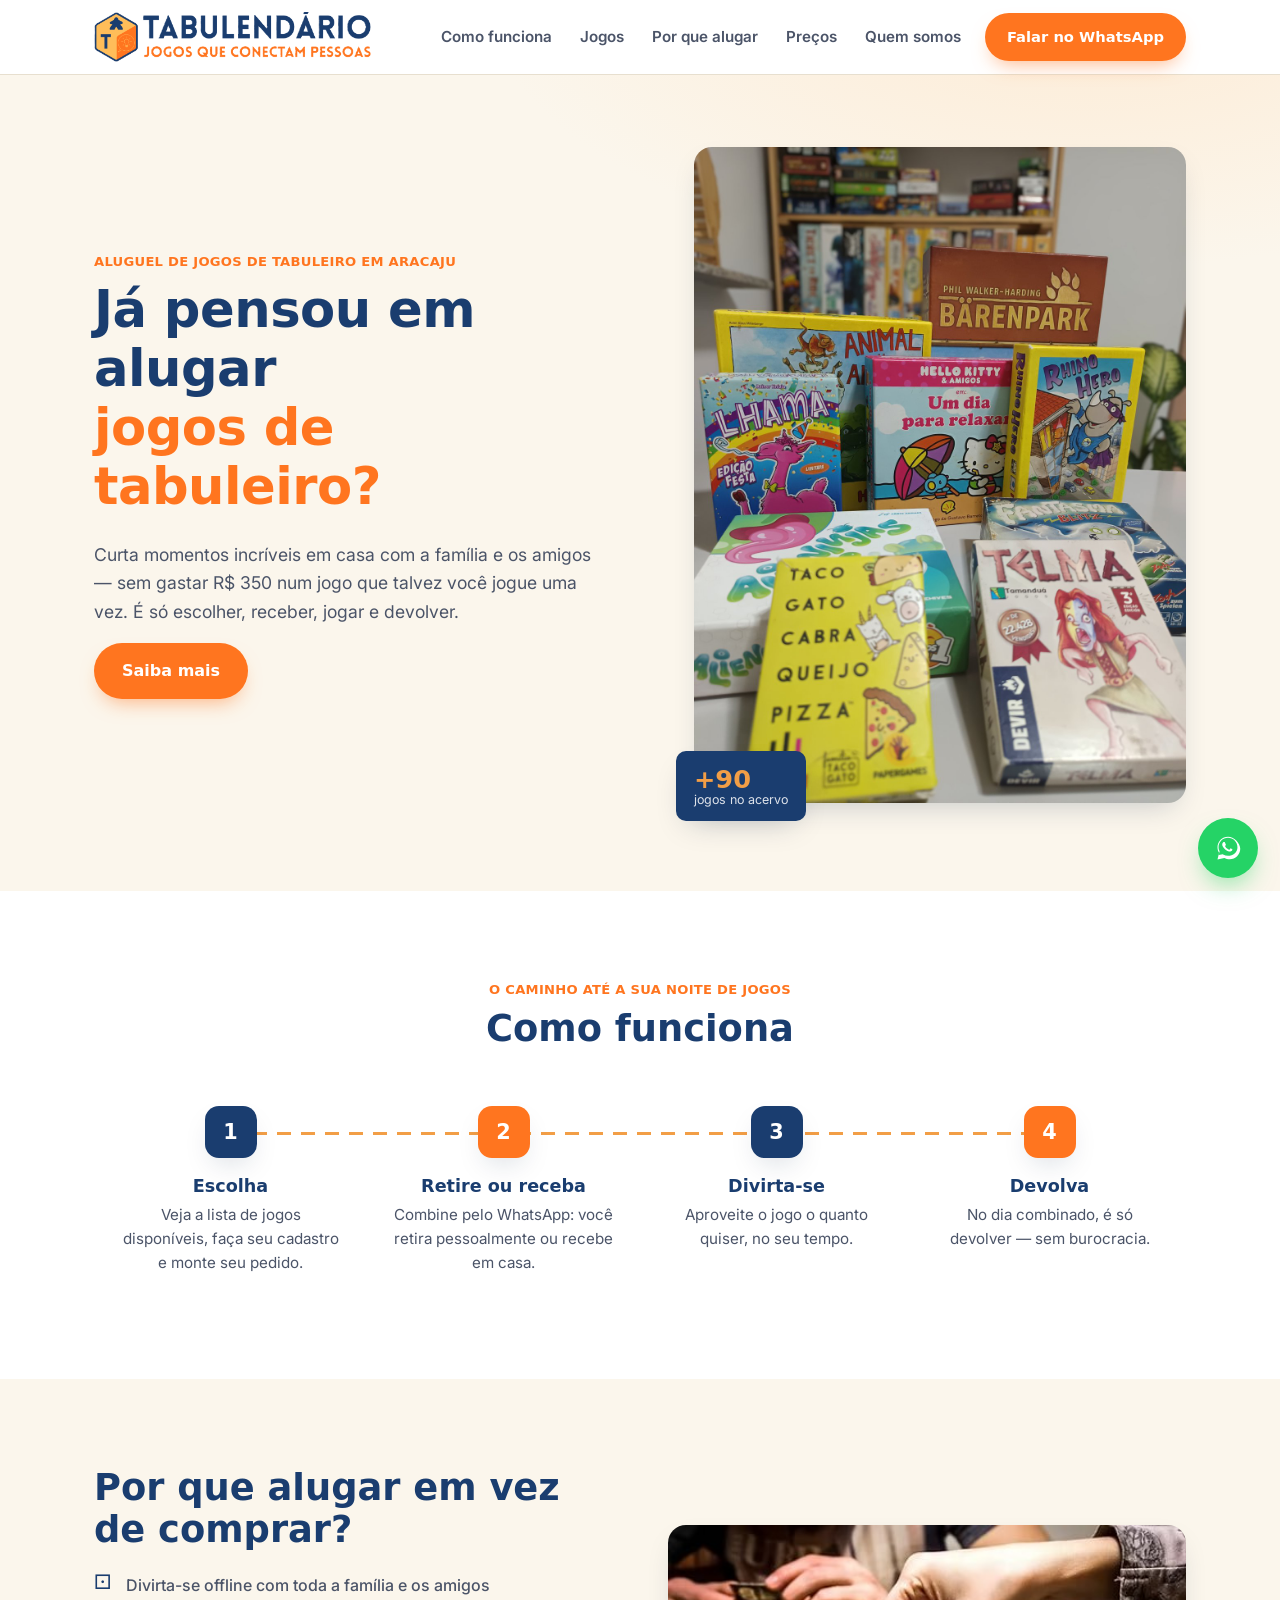
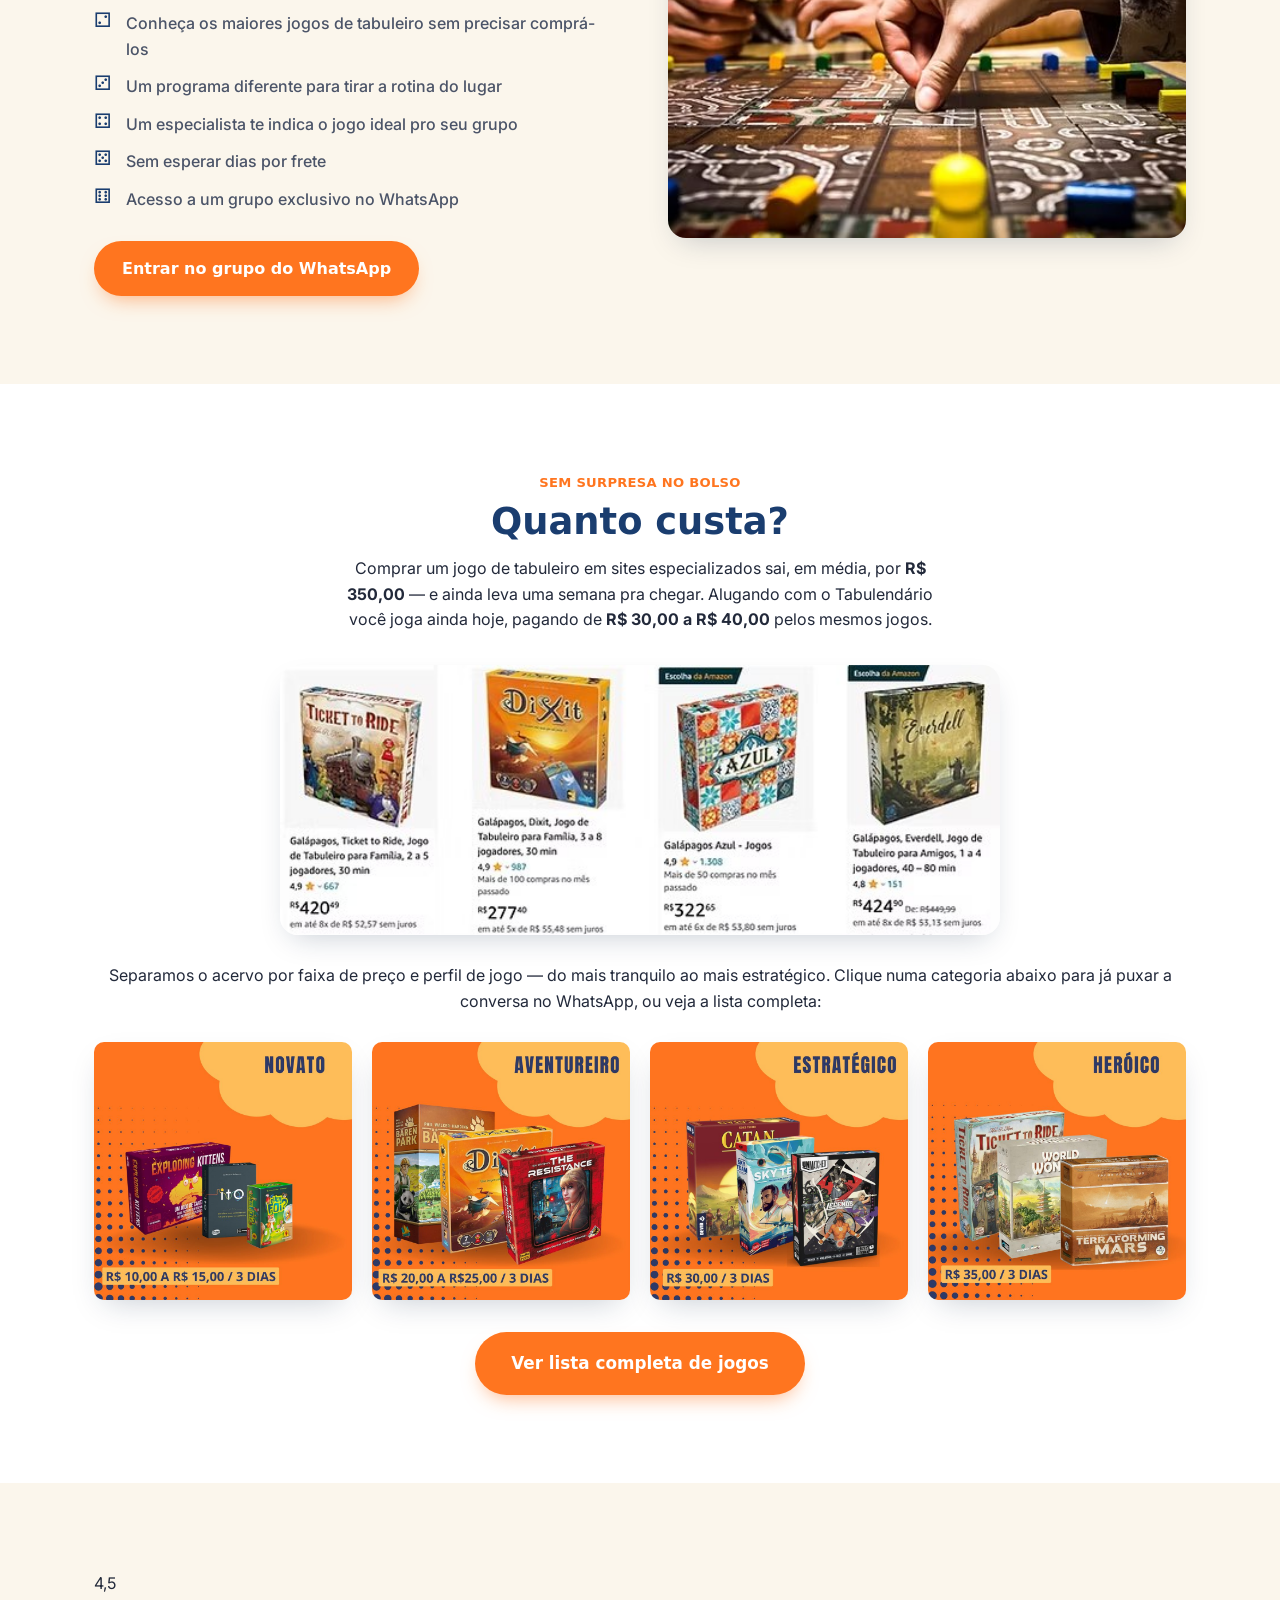
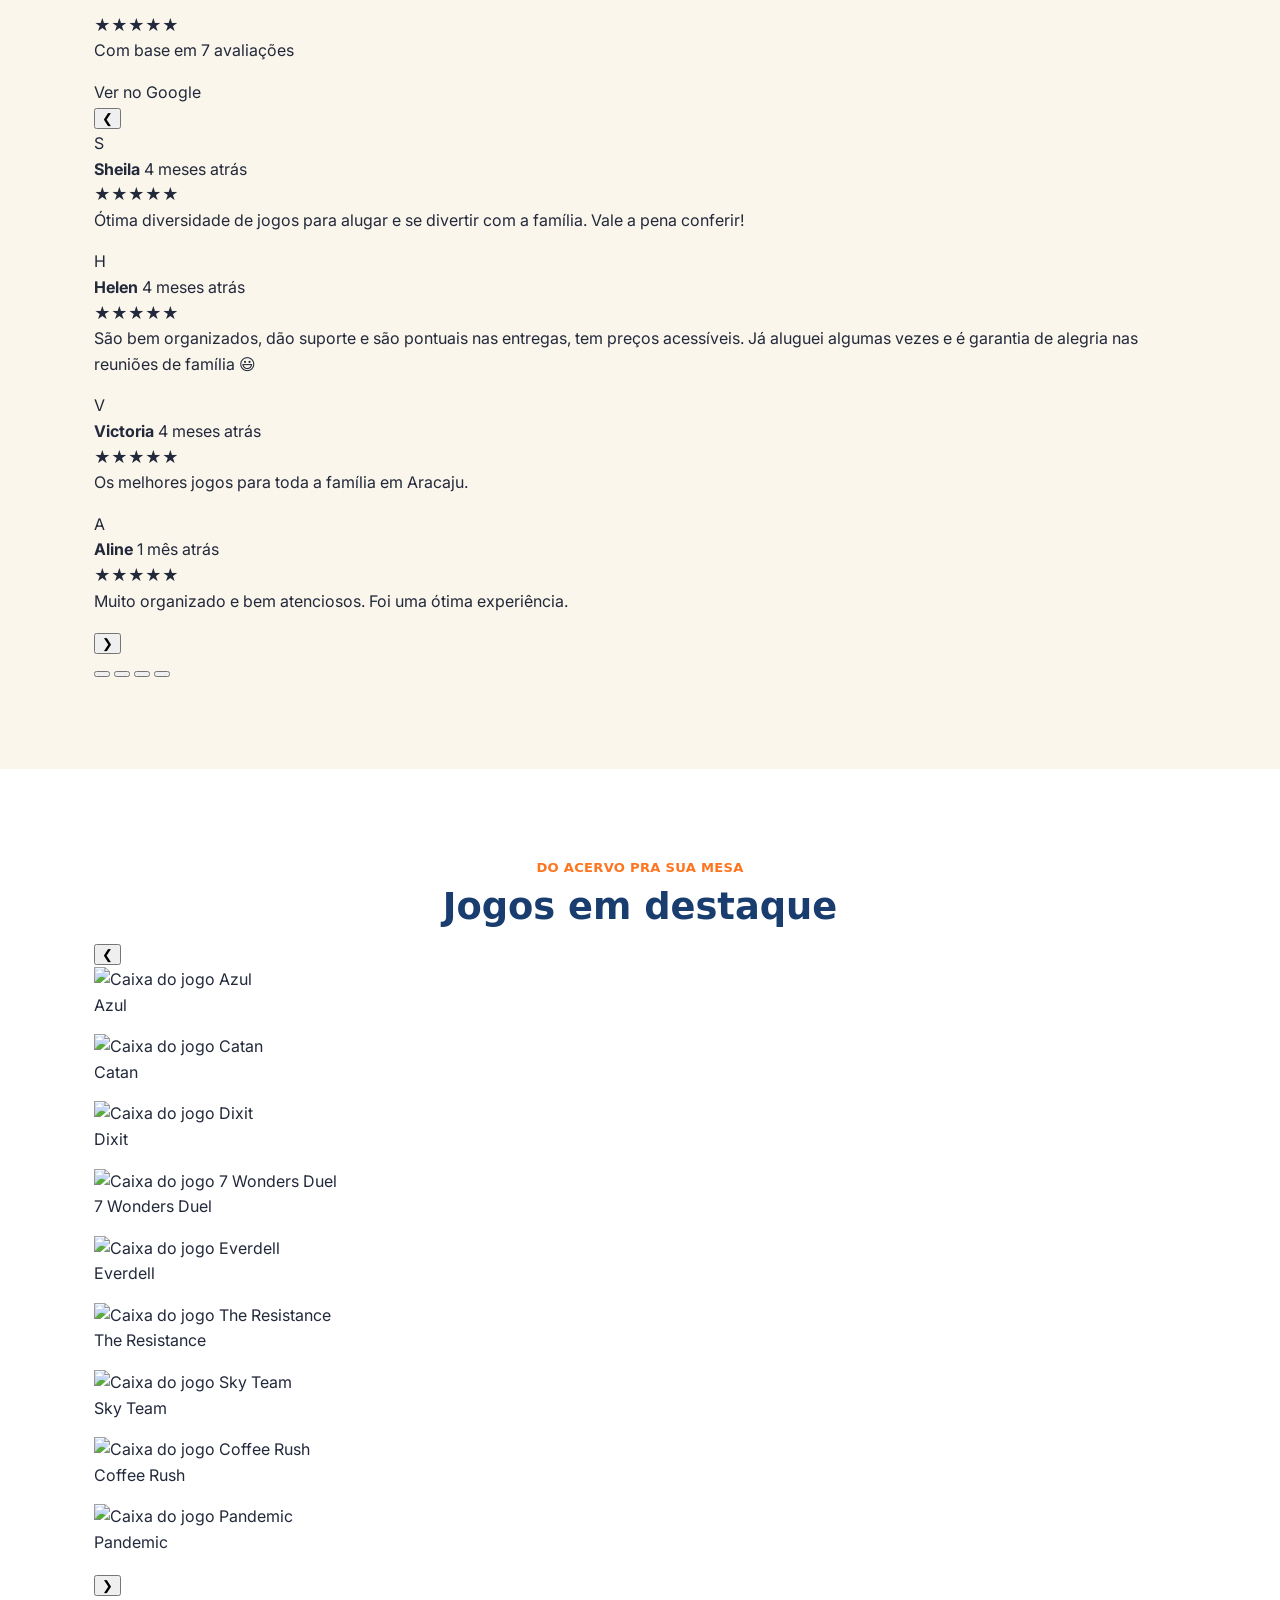
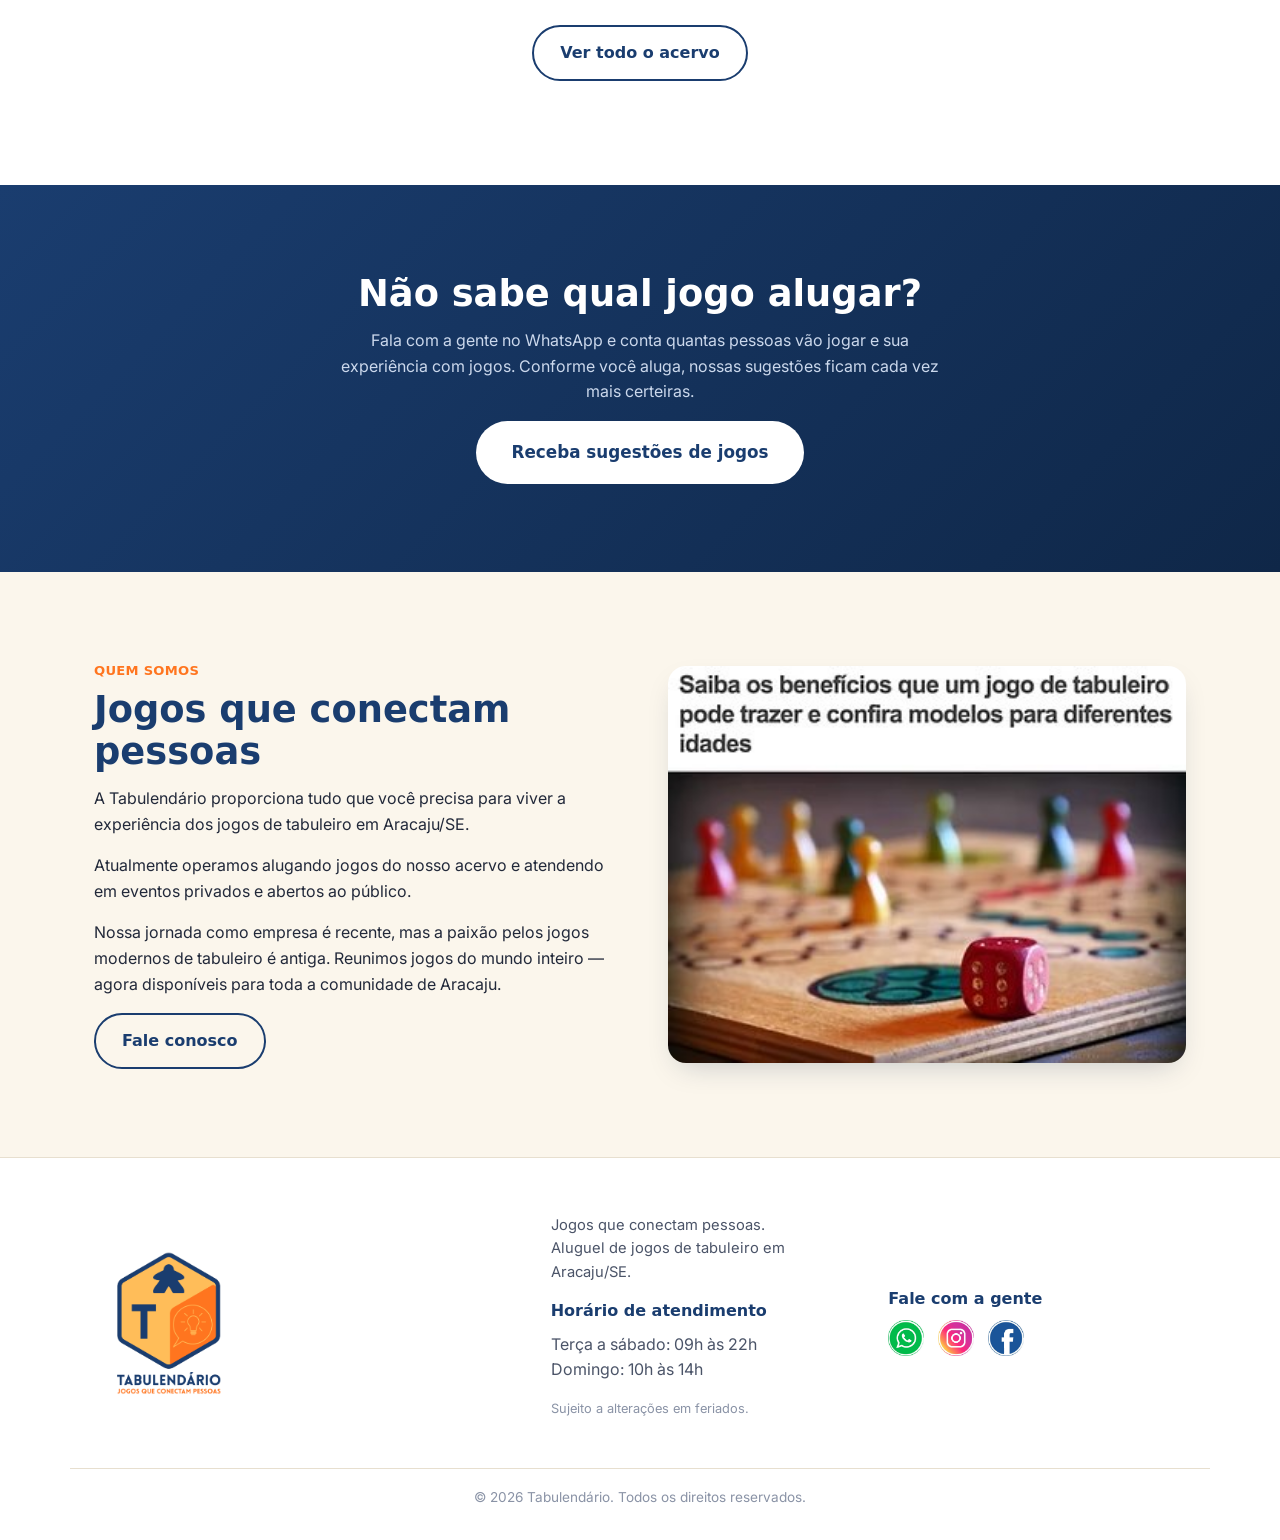
==== commit 8d476486: "Add files via upload" ====
--- a/index.html
+++ b/index.html
@@ -9,9 +9,12 @@
 <!-- Open Graph -->
 <meta property="og:title" content="Tabulendário | Aluguel de jogos de tabuleiro em Aracaju">
 <meta property="og:description" content="Alugue jogos de tabuleiro em Aracaju e curta noites de jogo em família ou com amigos, sem precisar comprar.">
-<meta property="og:image" content="images/logo.png">
+<meta property="og:image" content="https://www.tabulendario.com/images/logo.png">
+<meta property="og:image:width" content="1563">
+<meta property="og:image:height" content="1563">
 <meta property="og:type" content="website">
 <meta property="og:url" content="https://www.tabulendario.com">
+<link rel="canonical" href="https://www.tabulendario.com/">
 
 <link rel="icon" type="image/png" sizes="32x32" href="images/favicon-32.png">
 <link rel="apple-touch-icon" href="images/favicon-180.png">
@@ -21,6 +24,48 @@
 <link href="https://fonts.googleapis.com/css2?family=Baloo+2:wght@500;600;700;800&family=Inter:wght@400;500;600;700&display=swap" rel="stylesheet">
 
 <link rel="stylesheet" href="css/style.css">
+
+<script type="application/ld+json">
+{
+  "@context": "https://schema.org",
+  "@type": "LocalBusiness",
+  "name": "Tabulendário",
+  "description": "Aluguel de jogos de tabuleiro em Aracaju, com entrega ou retirada e grupo exclusivo de sugestões no WhatsApp.",
+  "image": "https://www.tabulendario.com/images/logo.png",
+  "url": "https://www.tabulendario.com/",
+  "telephone": "+5579981355465",
+  "priceRange": "R$10 - R$40",
+  "aggregateRating": {
+    "@type": "AggregateRating",
+    "ratingValue": "4.5",
+    "reviewCount": "7"
+  },
+  "address": {
+    "@type": "PostalAddress",
+    "addressLocality": "Aracaju",
+    "addressRegion": "SE",
+    "addressCountry": "BR"
+  },
+  "openingHoursSpecification": [
+    {
+      "@type": "OpeningHoursSpecification",
+      "dayOfWeek": ["Tuesday", "Wednesday", "Thursday", "Friday", "Saturday"],
+      "opens": "09:00",
+      "closes": "22:00"
+    },
+    {
+      "@type": "OpeningHoursSpecification",
+      "dayOfWeek": ["Sunday"],
+      "opens": "10:00",
+      "closes": "14:00"
+    }
+  ],
+  "sameAs": [
+    "https://www.instagram.com/tabulendario",
+    "https://www.facebook.com/share/19KmJBcC8f/"
+  ]
+}
+</script>
 </head>
 <body>
 
@@ -35,6 +80,7 @@
 
     <nav class="nav" id="nav">
       <a href="#como-funciona">Como funciona</a>
+      <a href="#jogos-destaque">Jogos</a>
       <a href="#por-que-alugar">Por que alugar</a>
       <a href="#precos">Preços</a>
       <a href="#quem-somos">Quem somos</a>
@@ -147,7 +193,7 @@
 
       <p class="center">
         Separamos o acervo por faixa de preço e perfil de jogo — do mais tranquilo ao mais estratégico.
-        Clique numa categoria acima para já puxar a conversa no WhatsApp, ou veja a lista completa:
+        Clique numa categoria abaixo para já puxar a conversa no WhatsApp, ou veja a lista completa:
       </p>
 
       <div class="categories-grid">
@@ -170,6 +216,161 @@
           Ver lista completa de jogos
         </a>
       </div>
+    </div>
+  </section>
+
+  <!-- AVALIAÇÕES -->
+  <section class="section alt" id="avaliacoes">
+    <div class="wrap">
+      <div class="reviews-summary">
+        <p class="reviews-rating">4,5</p>
+        <div class="reviews-stars" aria-label="4,5 de 5 estrelas">★★★★★</div>
+        <p class="reviews-count">Com base em 7 avaliações</p>
+        <a class="reviews-google" href="https://www.google.com/search?q=tabulendario+aracaju&oq=tabulendario+aracaju&gs_lcrp=EgZjaHJvbWUyBggAEEUYOTIKCAEQABiABBiiBDIHCAIQABjvBTIHCAMQABjvBTIHCAQQABjvBdIBCDQzODNqMGo3qAIAsAIA&sourceid=chrome&source=chrome.ob&ie=UTF-8"
+           target="_blank" rel="noopener">Ver no Google</a>
+      </div>
+
+      <div class="testimonial-carousel">
+        <button class="carousel-arrow prev" id="reviewPrev" aria-label="Avaliação anterior">&#10094;</button>
+
+        <div class="testimonial-viewport">
+          <div class="testimonial-track" id="reviewTrack">
+            <div class="review-card">
+              <div class="review-head">
+                <span class="review-avatar">S</span>
+                <div>
+                  <strong>Sheila</strong>
+                  <span class="review-time">4 meses atrás</span>
+                </div>
+              </div>
+              <div class="review-stars">★★★★★</div>
+              <p>Ótima diversidade de jogos para alugar e se divertir com a família. Vale a pena conferir!</p>
+            </div>
+
+            <div class="review-card">
+              <div class="review-head">
+                <span class="review-avatar">H</span>
+                <div>
+                  <strong>Helen</strong>
+                  <span class="review-time">4 meses atrás</span>
+                </div>
+              </div>
+              <div class="review-stars">★★★★★</div>
+              <p>São bem organizados, dão suporte e são pontuais nas entregas, tem preços acessíveis. Já aluguei algumas vezes e é garantia de alegria nas reuniões de família 😃</p>
+            </div>
+
+            <div class="review-card">
+              <div class="review-head">
+                <span class="review-avatar">V</span>
+                <div>
+                  <strong>Victoria</strong>
+                  <span class="review-time">4 meses atrás</span>
+                </div>
+              </div>
+              <div class="review-stars">★★★★★</div>
+              <p>Os melhores jogos para toda a família em Aracaju.</p>
+            </div>
+
+            <div class="review-card">
+              <div class="review-head">
+                <span class="review-avatar">A</span>
+                <div>
+                  <strong>Aline</strong>
+                  <span class="review-time">1 mês atrás</span>
+                </div>
+              </div>
+              <div class="review-stars">★★★★★</div>
+              <p>Muito organizado e bem atenciosos. Foi uma ótima experiência.</p>
+            </div>
+          </div>
+        </div>
+
+        <button class="carousel-arrow next" id="reviewNext" aria-label="Próxima avaliação">&#10095;</button>
+      </div>
+
+      <div class="testimonial-dots" id="reviewDots">
+        <button class="testimonial-dot active" data-index="0" aria-label="Avaliação 1"></button>
+        <button class="testimonial-dot" data-index="1" aria-label="Avaliação 2"></button>
+        <button class="testimonial-dot" data-index="2" aria-label="Avaliação 3"></button>
+        <button class="testimonial-dot" data-index="3" aria-label="Avaliação 4"></button>
+      </div>
+    </div>
+  </section>
+
+  <!-- JOGOS EM DESTAQUE -->
+  <section class="section" id="jogos-destaque">
+    <div class="wrap">
+      <p class="eyebrow center">Do acervo pra sua mesa</p>
+      <h2 class="center">Jogos em destaque</h2>
+
+      <div class="carousel" id="carousel">
+        <button class="carousel-arrow prev" id="carouselPrev" aria-label="Jogo anterior">&#10094;</button>
+
+        <div class="carousel-viewport">
+          <div class="carousel-track" id="carouselTrack">
+            <a class="carousel-card" href="https://tabulendario.lends.com.br/boardgame/a13a8bb6-0430-4001-9e1e-aeffdd04d283" target="_blank" rel="noopener">
+              <div class="carousel-thumb">
+                <img src="images/jogo-azul.jpg" alt="Caixa do jogo Azul" loading="lazy">
+              </div>
+              <p class="carousel-caption">Azul</p>
+            </a>
+            <a class="carousel-card" href="https://tabulendario.lends.com.br/boardgame/catan-the-settlers-of-catan" target="_blank" rel="noopener">
+              <div class="carousel-thumb">
+                <img src="images/jogo-catan.jpg" alt="Caixa do jogo Catan" loading="lazy">
+              </div>
+              <p class="carousel-caption">Catan</p>
+            </a>
+            <a class="carousel-card" href="https://tabulendario.lends.com.br/boardgame/dixit" target="_blank" rel="noopener">
+              <div class="carousel-thumb">
+                <img src="images/jogo-dixit.jpg" alt="Caixa do jogo Dixit" loading="lazy">
+              </div>
+              <p class="carousel-caption">Dixit</p>
+            </a>
+            <a class="carousel-card" href="https://tabulendario.lends.com.br/boardgame/a11f1d6b-c75e-4177-94b0-b8189b6efa97" target="_blank" rel="noopener">
+              <div class="carousel-thumb">
+                <img src="images/jogo-7-wonders-duel.jpg" alt="Caixa do jogo 7 Wonders Duel" loading="lazy">
+              </div>
+              <p class="carousel-caption">7 Wonders Duel</p>
+            </a>
+            <a class="carousel-card" href="https://tabulendario.lends.com.br/boardgame/everdell" target="_blank" rel="noopener">
+              <div class="carousel-thumb">
+                <img src="images/jogo-everdell.jpg" alt="Caixa do jogo Everdell" loading="lazy">
+              </div>
+              <p class="carousel-caption">Everdell</p>
+            </a>
+            <a class="carousel-card" href="https://tabulendario.lends.com.br/boardgame/the-resistance" target="_blank" rel="noopener">
+              <div class="carousel-thumb">
+                <img src="images/jogo-the-resistance.jpg" alt="Caixa do jogo The Resistance" loading="lazy">
+              </div>
+              <p class="carousel-caption">The Resistance</p>
+            </a>
+            <a class="carousel-card" href="https://tabulendario.lends.com.br/boardgame/a13a98cf-c8df-4baf-ab5b-167338624805" target="_blank" rel="noopener">
+              <div class="carousel-thumb">
+                <img src="images/jogo-sky-team.jpg" alt="Caixa do jogo Sky Team" loading="lazy">
+              </div>
+              <p class="carousel-caption">Sky Team</p>
+            </a>
+            <a class="carousel-card" href="https://tabulendario.lends.com.br/boardgame/coffee-rush" target="_blank" rel="noopener">
+              <div class="carousel-thumb">
+                <img src="images/jogo-coffee-rush.jpg" alt="Caixa do jogo Coffee Rush" loading="lazy">
+              </div>
+              <p class="carousel-caption">Coffee Rush</p>
+            </a>
+            <a class="carousel-card" href="https://tabulendario.lends.com.br/boardgame/pandemic" target="_blank" rel="noopener">
+              <div class="carousel-thumb">
+                <img src="images/jogo-pandemic.jpg" alt="Caixa do jogo Pandemic" loading="lazy">
+              </div>
+              <p class="carousel-caption">Pandemic</p>
+            </a>
+          </div>
+        </div>
+
+        <button class="carousel-arrow next" id="carouselNext" aria-label="Próximo jogo">&#10095;</button>
+      </div>
+
+      <p class="center" style="margin-top:28px">
+        <a class="btn btn-outline" href="https://tabulendario.lends.com.br/" target="_blank" rel="noopener">Ver todo o acervo</a>
+      </p>
     </div>
   </section>
 
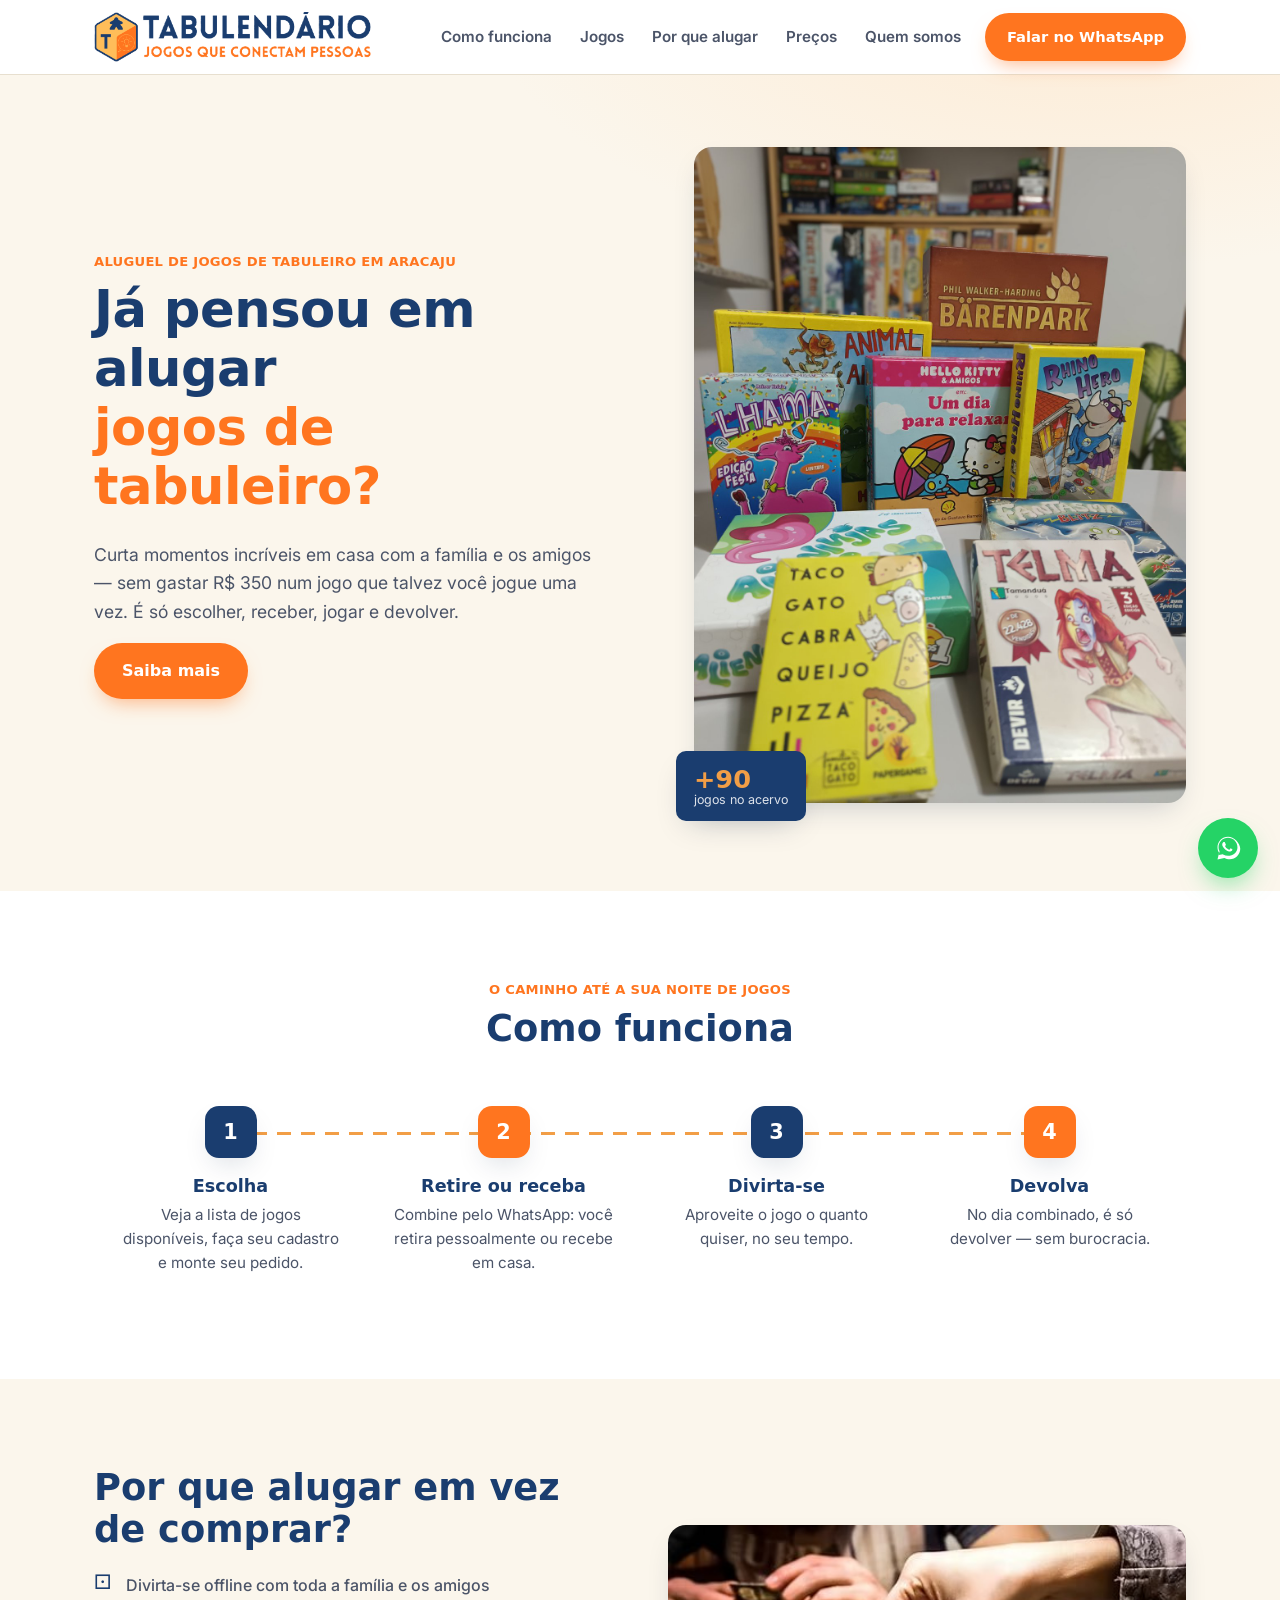
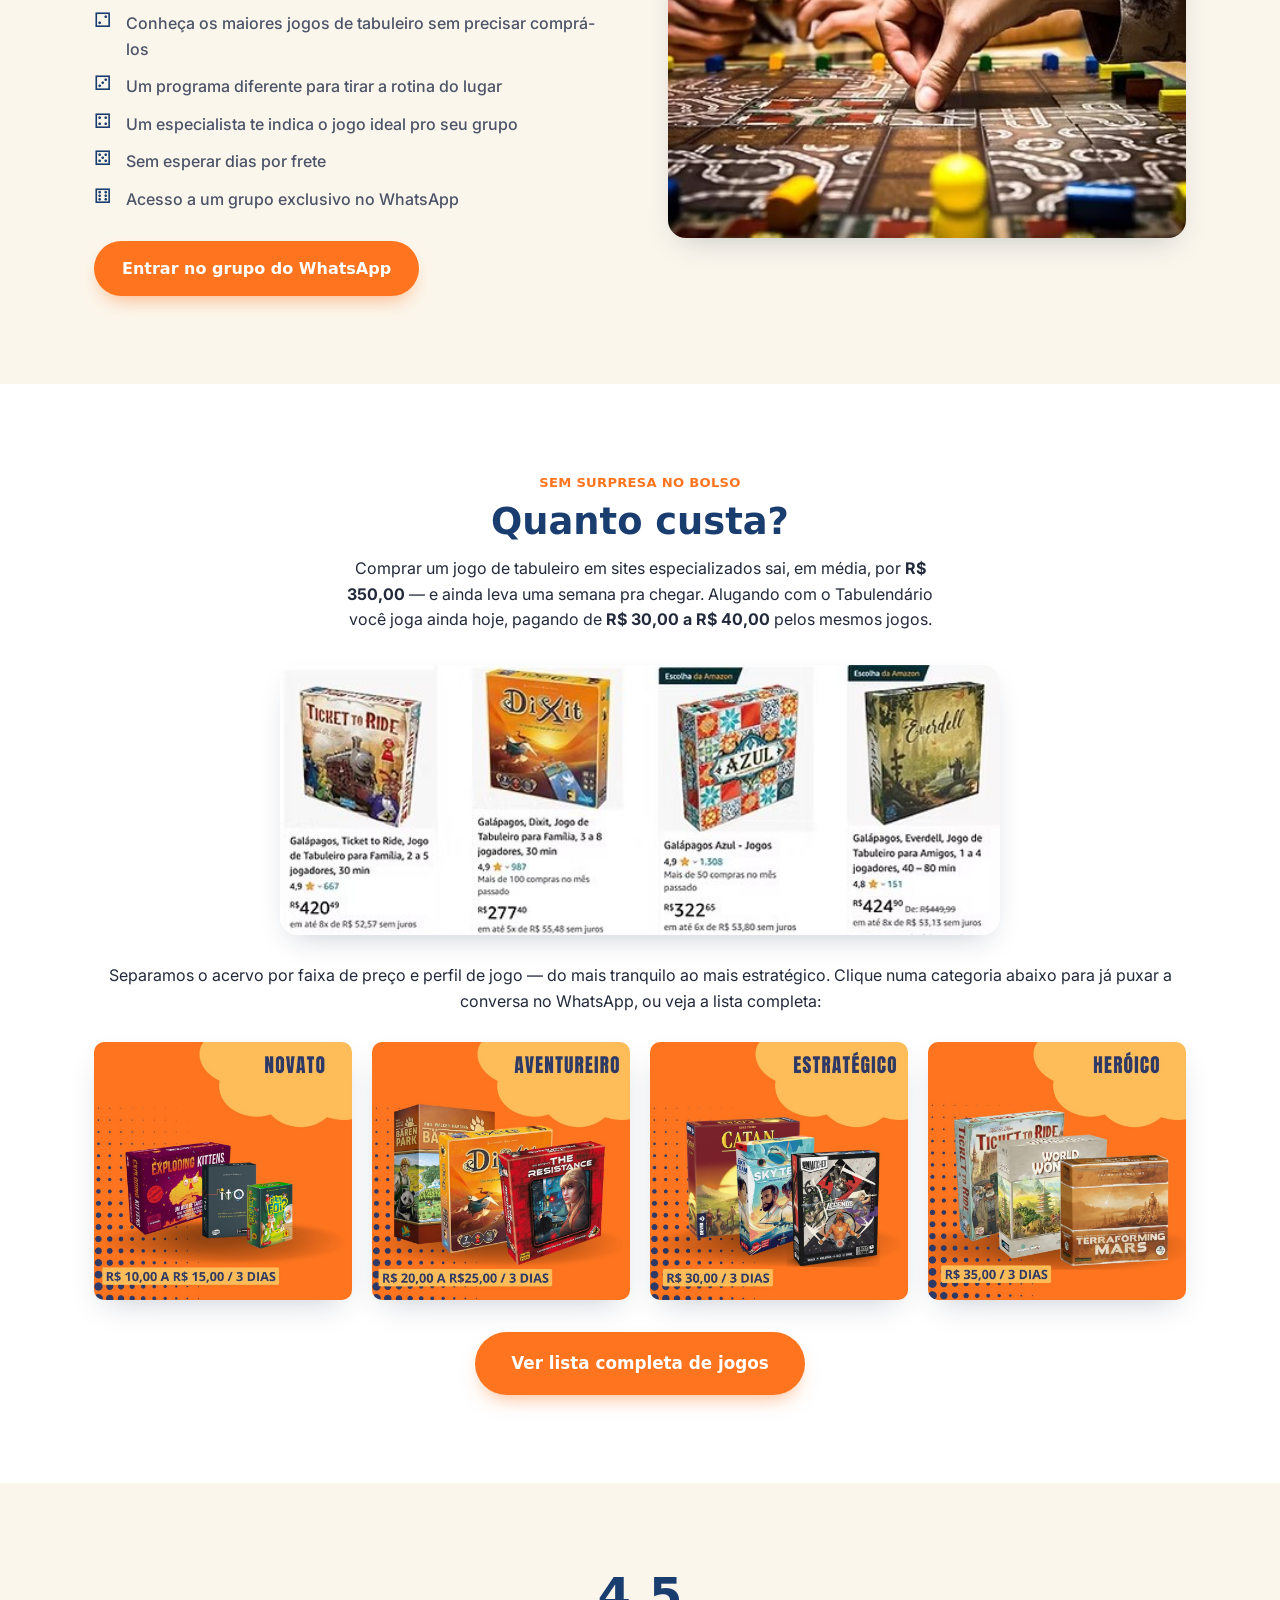
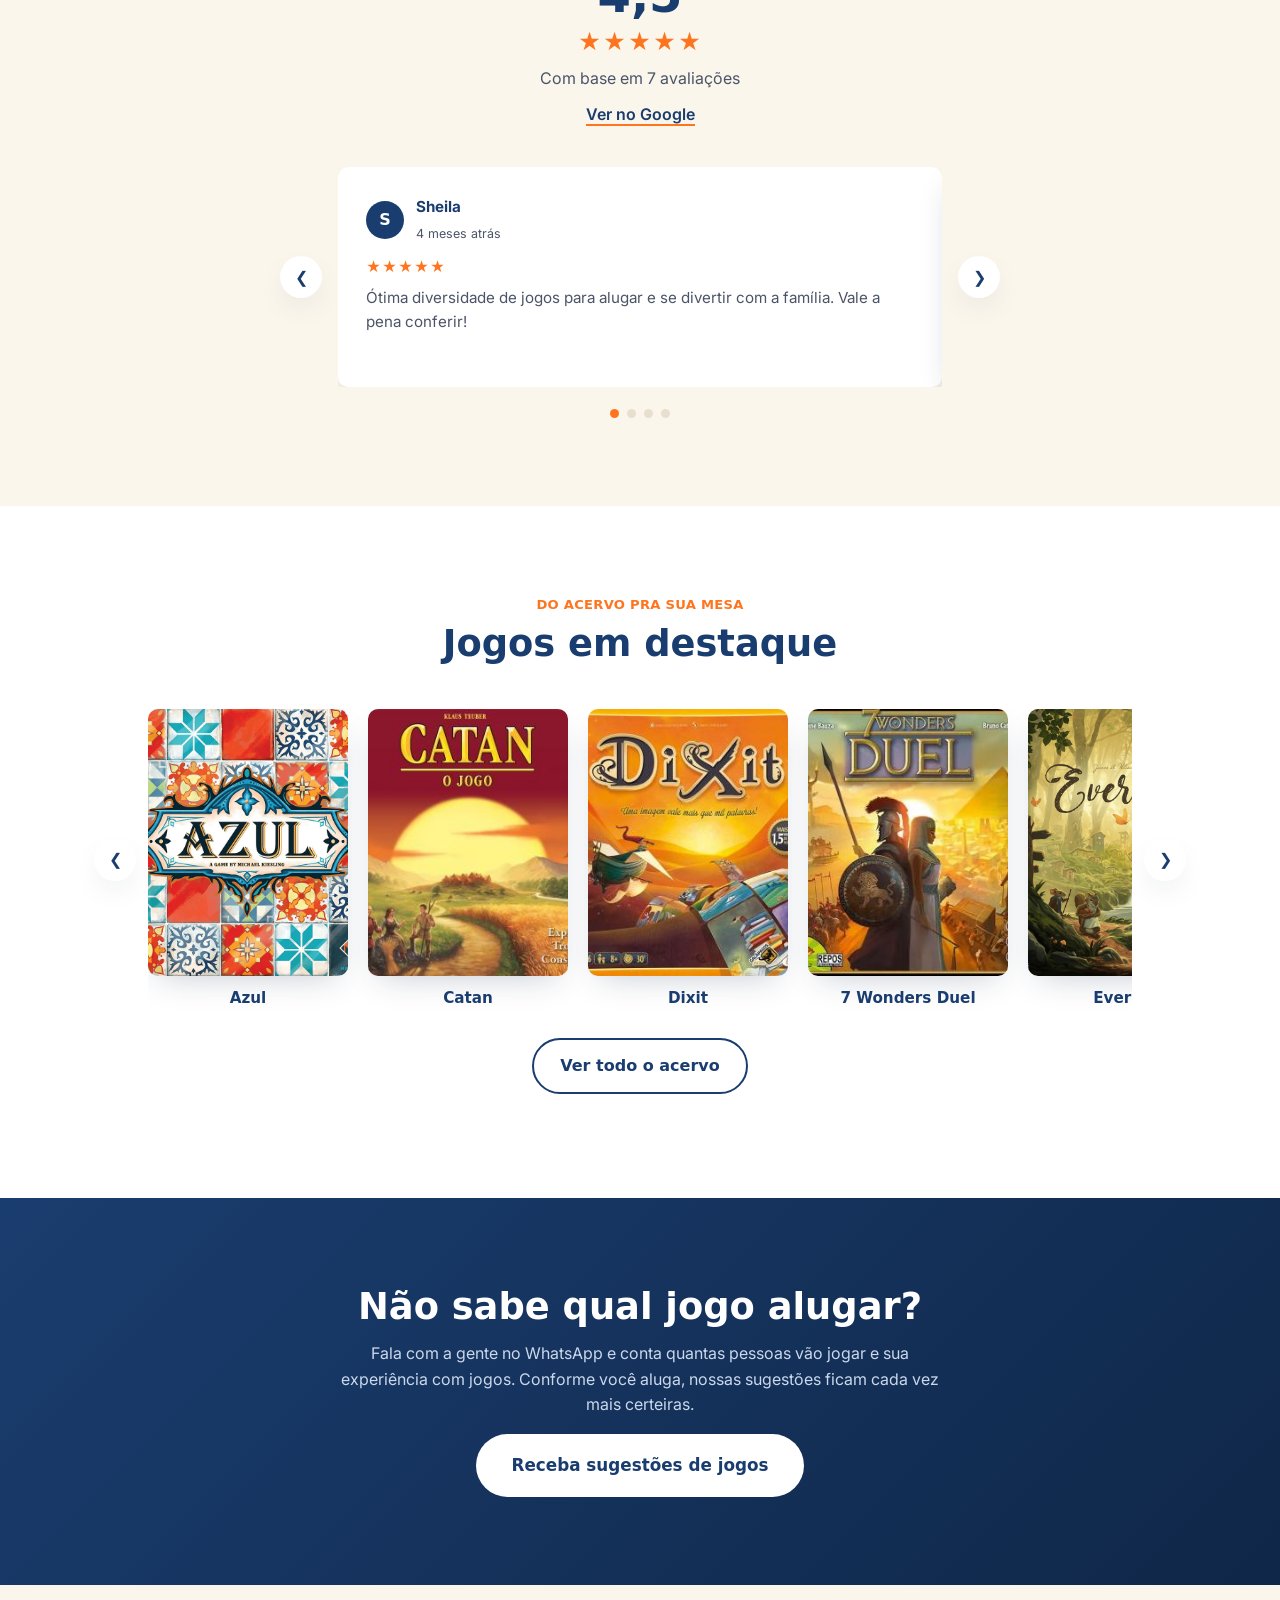
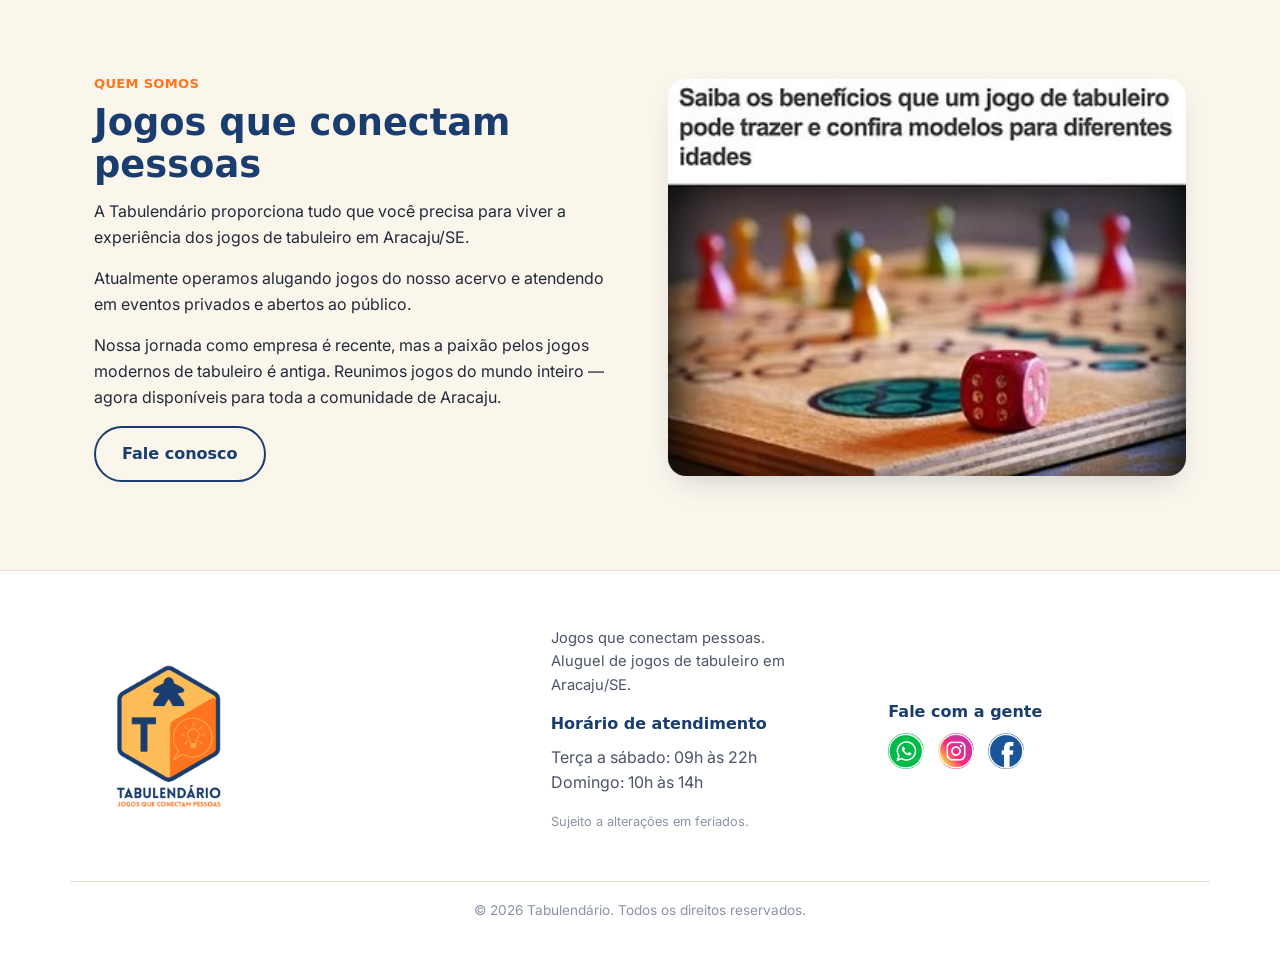
==== commit ee6b26c6: "Add files via upload" ====
--- a/index.html
+++ b/index.html
@@ -171,7 +171,7 @@
         </a>
       </div>
       <div class="img-frame">
-        <img src="images/familia-jogando.jpg" alt="Amigos jogando um jogo de tabuleiro juntos">
+        <img src="images/familia-jogando.jpg" alt="Amigos jogando um jogo de tabuleiro juntos" loading="lazy">
       </div>
     </div>
   </section>
@@ -188,7 +188,7 @@
       </p>
 
       <div class="banner-precos-wrap">
-        <img src="images/banner-precos.jpg" alt="Tabela de preços Tabulendário" class="banner-precos">
+        <img src="images/banner-precos.jpg" alt="Tabela de preços Tabulendário" class="banner-precos" loading="lazy">
       </div>
 
       <p class="center">
@@ -198,16 +198,16 @@
 
       <div class="categories-grid">
         <a class="category-card" href="https://tabulendario.lends.com.br/search?price_max=15" target="_blank" rel="noopener">
-          <img src="images/banner-novato.jpg" alt="Categoria Novato — jogos de R$ 10,00 a R$ 15,00 por 3 dias">
+          <img src="images/banner-novato.jpg" alt="Categoria Novato — jogos de R$ 10,00 a R$ 15,00 por 3 dias" loading="lazy">
         </a>
         <a class="category-card" href="https://tabulendario.lends.com.br/search?price_min=20&price_max=25" target="_blank" rel="noopener">
-          <img src="images/banner-aventureiro.jpg" alt="Categoria Aventureiro — jogos de R$ 20,00 a R$ 25,00 por 3 dias">
+          <img src="images/banner-aventureiro.jpg" alt="Categoria Aventureiro — jogos de R$ 20,00 a R$ 25,00 por 3 dias" loading="lazy">
         </a>
         <a class="category-card" href="https://tabulendario.lends.com.br/search?price_min=26&price_max=30" target="_blank" rel="noopener">
-          <img src="images/banner-estrategico.jpg" alt="Categoria Estratégico — jogos por R$ 30,00 a cada 3 dias">
+          <img src="images/banner-estrategico.jpg" alt="Categoria Estratégico — jogos por R$ 30,00 a cada 3 dias" loading="lazy">
         </a>
         <a class="category-card" href="https://tabulendario.lends.com.br/search?price_min=35" target="_blank" rel="noopener">
-          <img src="images/banner-heroico.jpg" alt="Categoria Heroico — jogos por R$ 35,00 a cada 3 dias">
+          <img src="images/banner-heroico.jpg" alt="Categoria Heroico — jogos por R$ 35,00 a cada 3 dias" loading="lazy">
         </a>
       </div>
 
@@ -391,7 +391,7 @@
   <section class="section alt" id="quem-somos">
     <div class="wrap two-col reverse">
       <div class="img-frame">
-        <img src="images/imprensa-1.jpg" alt="Tabulendário — reconhecimento na mídia local">
+        <img src="images/imprensa-1.jpg" alt="Tabulendário — reconhecimento na mídia local" loading="lazy">
       </div>
       <div>
         <p class="eyebrow">Quem somos</p>
@@ -421,7 +421,7 @@
 <footer class="site-footer">
   <div class="wrap footer-inner">
     <div class="footer-brand">
-      <img src="images/logo.png" alt="Tabulendário" width="421" height="156">
+      <img src="images/logo.png" alt="Tabulendário" width="421" height="156" loading="lazy">
     </div>
 
     <div class="footer-col">
@@ -435,13 +435,13 @@
       <h4>Fale com a gente</h4>
       <div class="footer-social">
         <a href="https://wa.me/5579981355465" target="_blank" rel="noopener" aria-label="WhatsApp">
-          <img src="images/logo_whastsapp.jpg" alt="WhatsApp">
+          <img src="images/logo_whastsapp.jpg" alt="WhatsApp" loading="lazy">
         </a>
         <a href="https://www.instagram.com/tabulendario?igsh=bjV6NnJyZjQ5bWQ3" target="_blank" rel="noopener" aria-label="Instagram">
-          <img src="images/logo_insta.jpg" alt="Instagram">
+          <img src="images/logo_insta.jpg" alt="Instagram" loading="lazy">
         </a>
         <a href="https://www.facebook.com/share/19KmJBcC8f/" target="_blank" rel="noopener" aria-label="Facebook">
-          <img src="images/logo_face.jpg" alt="Facebook">
+          <img src="images/logo_face.jpg" alt="Facebook" loading="lazy">
         </a>
       </div>
     </div>
--- a/css/style.css
+++ b/css/style.css
@@ -260,6 +260,78 @@
   .track-dot{position:absolute; left:0; top:0; margin:0}
   .track-step p{margin-inline:0}
   .footer-inner{grid-template-columns:1fr; gap:28px}
+}
+
+/* =========================================================
+   Carrossel — Jogos em destaque
+   ========================================================= */
+.carousel{position:relative; display:flex; align-items:center; gap:12px; margin-top:44px}
+.carousel-viewport{flex:1; overflow:hidden}
+.carousel-track{
+  display:flex; gap:20px; transition:transform .45s ease;
+}
+.carousel-track.no-transition{transition:none}
+.carousel-card{flex:0 0 auto; width:200px; display:block}
+.carousel-thumb{
+  aspect-ratio:3/4; border-radius:var(--radius-sm); box-shadow:var(--shadow);
+  overflow:hidden; background:var(--cream);
+  transition:transform .15s ease;
+}
+.carousel-thumb img{width:100%; height:100%; object-fit:cover}
+.carousel-card:hover .carousel-thumb{transform:translateY(-4px)}
+.carousel-caption{
+  margin:10px 0 0; text-align:center; font-family:var(--font-display);
+  font-weight:600; color:var(--navy); font-size:.95rem;
+}
+.carousel-arrow{
+  flex:0 0 auto; width:42px; height:42px; border-radius:50%; border:none;
+  background:#fff; box-shadow:var(--shadow); color:var(--navy); font-size:1rem;
+  cursor:pointer; display:flex; align-items:center; justify-content:center;
+  transition:background-color .15s ease;
+}
+.carousel-arrow:hover{background:var(--cream)}
+
+/* =========================================================
+   Avaliações — carrossel (uma por vez)
+   ========================================================= */
+.reviews-summary{text-align:center; margin-bottom:40px}
+.reviews-rating{
+  font-family:var(--font-display); font-weight:800; font-size:3rem; color:var(--navy);
+  line-height:1; margin-bottom:.1em;
+}
+.reviews-stars{color:var(--orange-vivid); font-size:1.4rem; letter-spacing:2px; margin-bottom:.3em}
+.reviews-count{color:var(--ink-soft); margin-bottom:.6em}
+.reviews-google{font-weight:600; color:var(--navy); border-bottom:2px solid var(--orange-vivid)}
+.reviews-google:hover{color:var(--orange-vivid)}
+
+.testimonial-carousel{display:flex; align-items:center; gap:16px; max-width:720px; margin:0 auto}
+.testimonial-viewport{flex:1; overflow:hidden}
+.testimonial-track{display:flex; transition:transform .45s ease}
+
+.review-card{
+  flex:0 0 100%; background:#fff; border-radius:var(--radius-sm); box-shadow:var(--shadow);
+  padding:28px; min-height:180px;
+}
+.review-head{display:flex; align-items:center; gap:12px; margin-bottom:10px}
+.review-avatar{
+  width:38px; height:38px; border-radius:50%; flex:0 0 auto;
+  background:var(--navy); color:#fff; font-family:var(--font-display); font-weight:700;
+  display:flex; align-items:center; justify-content:center;
+}
+.review-head strong{display:block; font-size:.95rem; color:var(--navy)}
+.review-time{font-size:.78rem; color:var(--ink-soft)}
+.review-stars{color:var(--orange-vivid); font-size:.9rem; letter-spacing:1px; margin-bottom:8px}
+.review-card p{margin:0; color:var(--ink-soft); font-size:.95rem}
+
+.testimonial-dots{display:flex; justify-content:center; gap:8px; margin-top:22px}
+.testimonial-dot{
+  width:9px; height:9px; border-radius:50%; background:var(--line); border:none;
+  padding:0; cursor:pointer; transition:background-color .15s ease;
+}
+.testimonial-dot.active{background:var(--orange-vivid)}
+
+@media (max-width: 700px){
+  .carousel-card{width:150px}
 }
 
 @media (max-width: 760px){
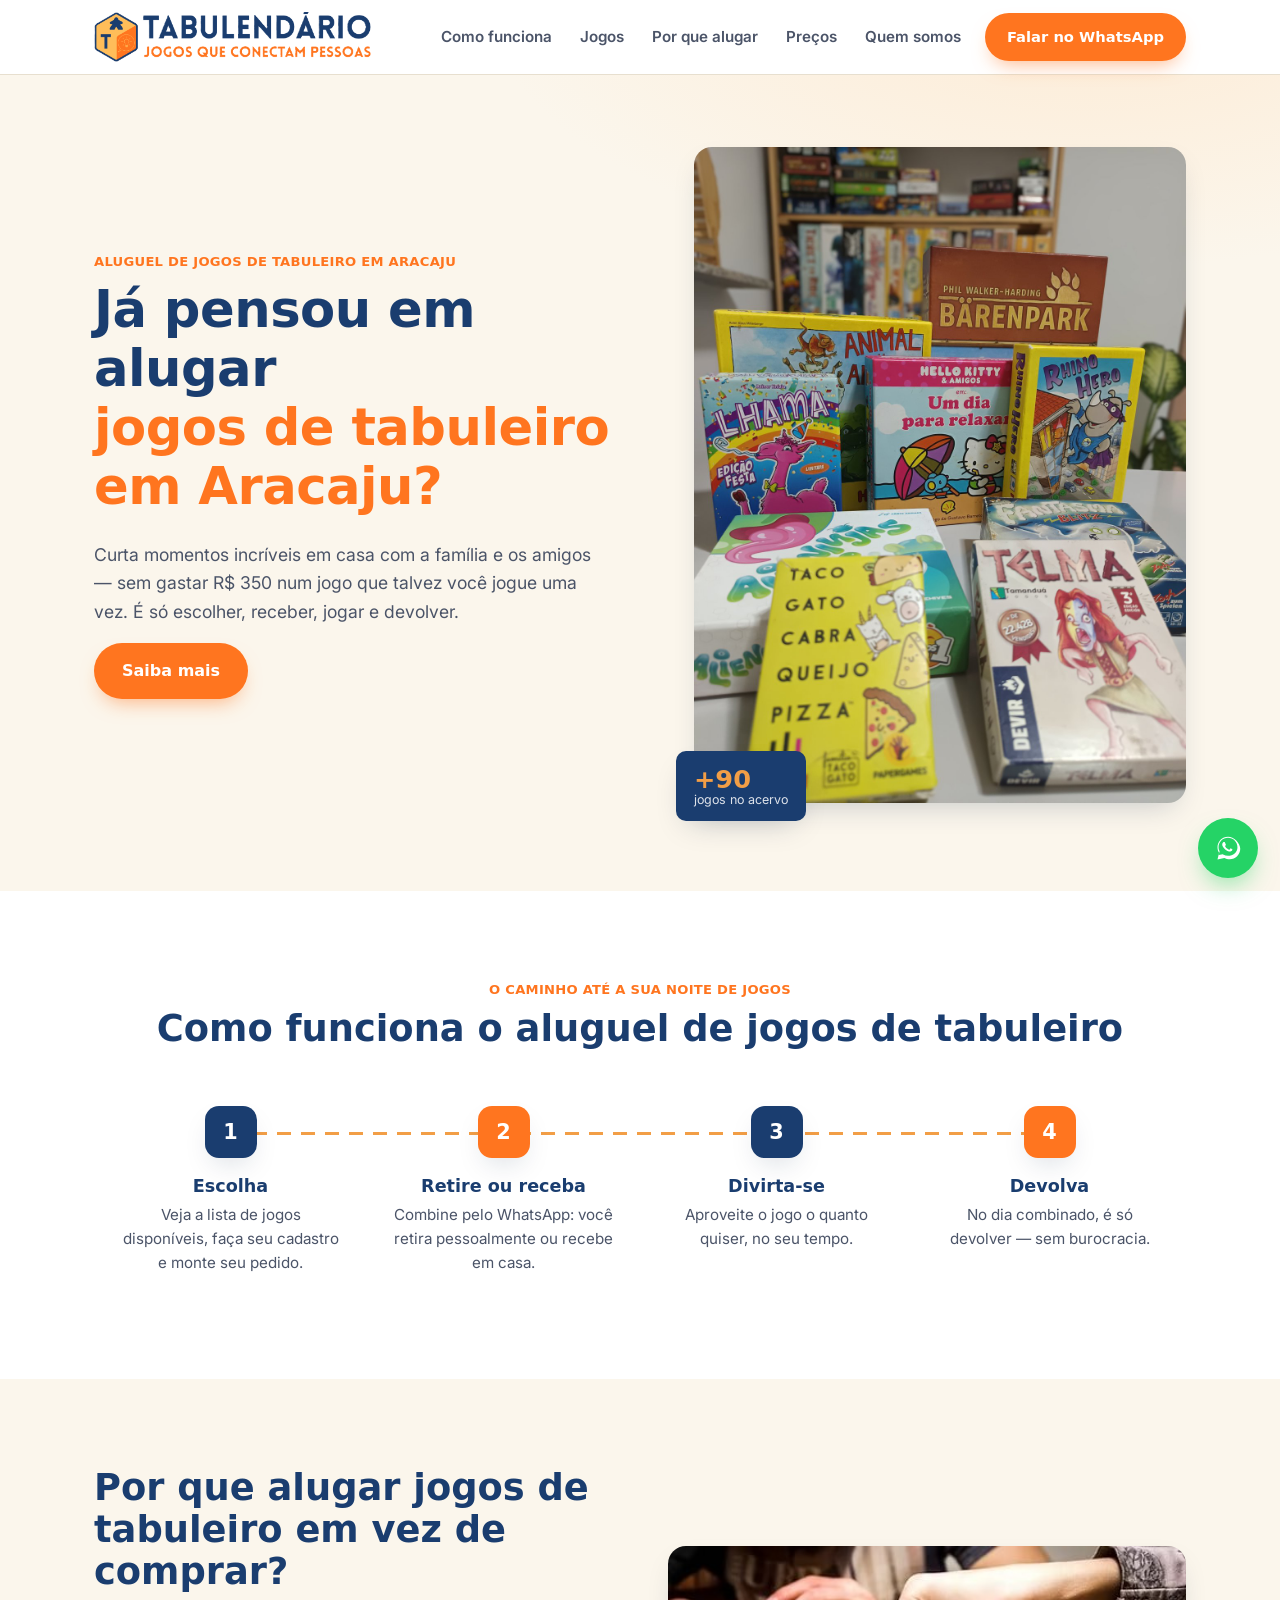
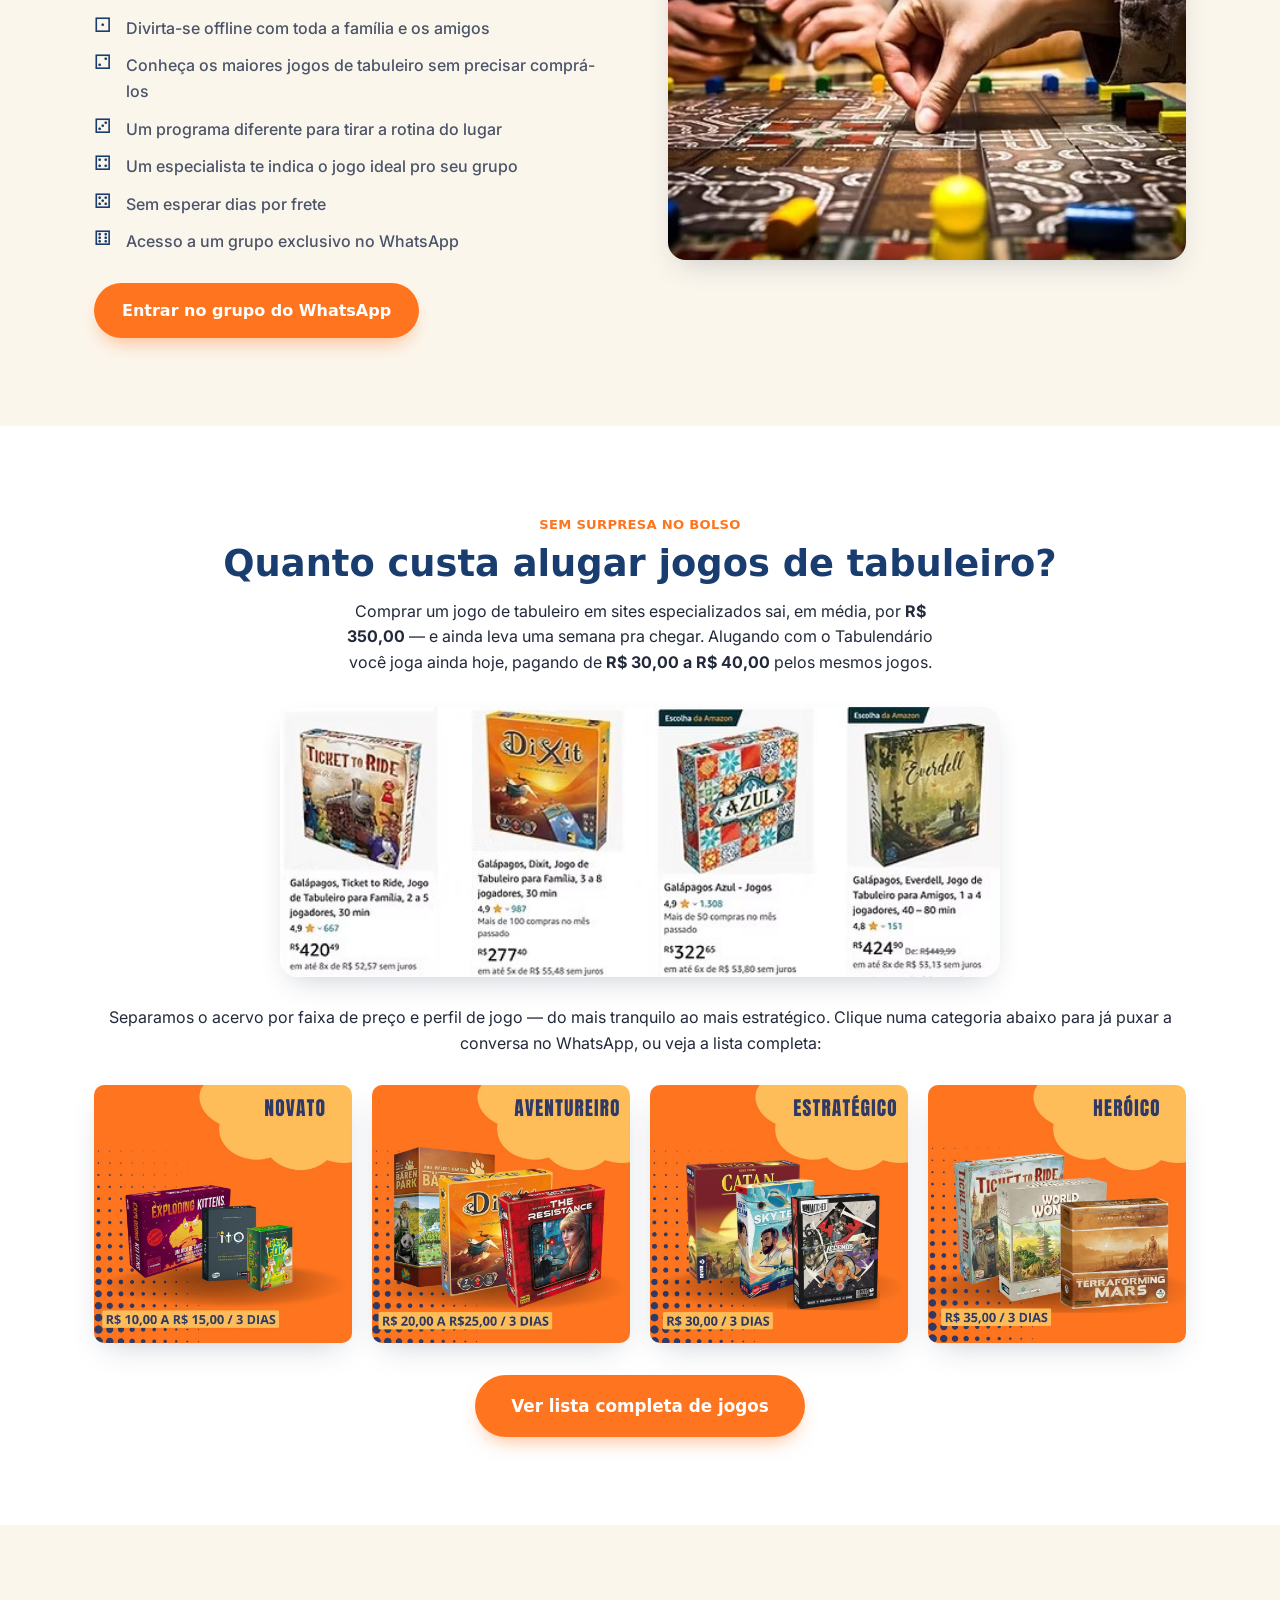
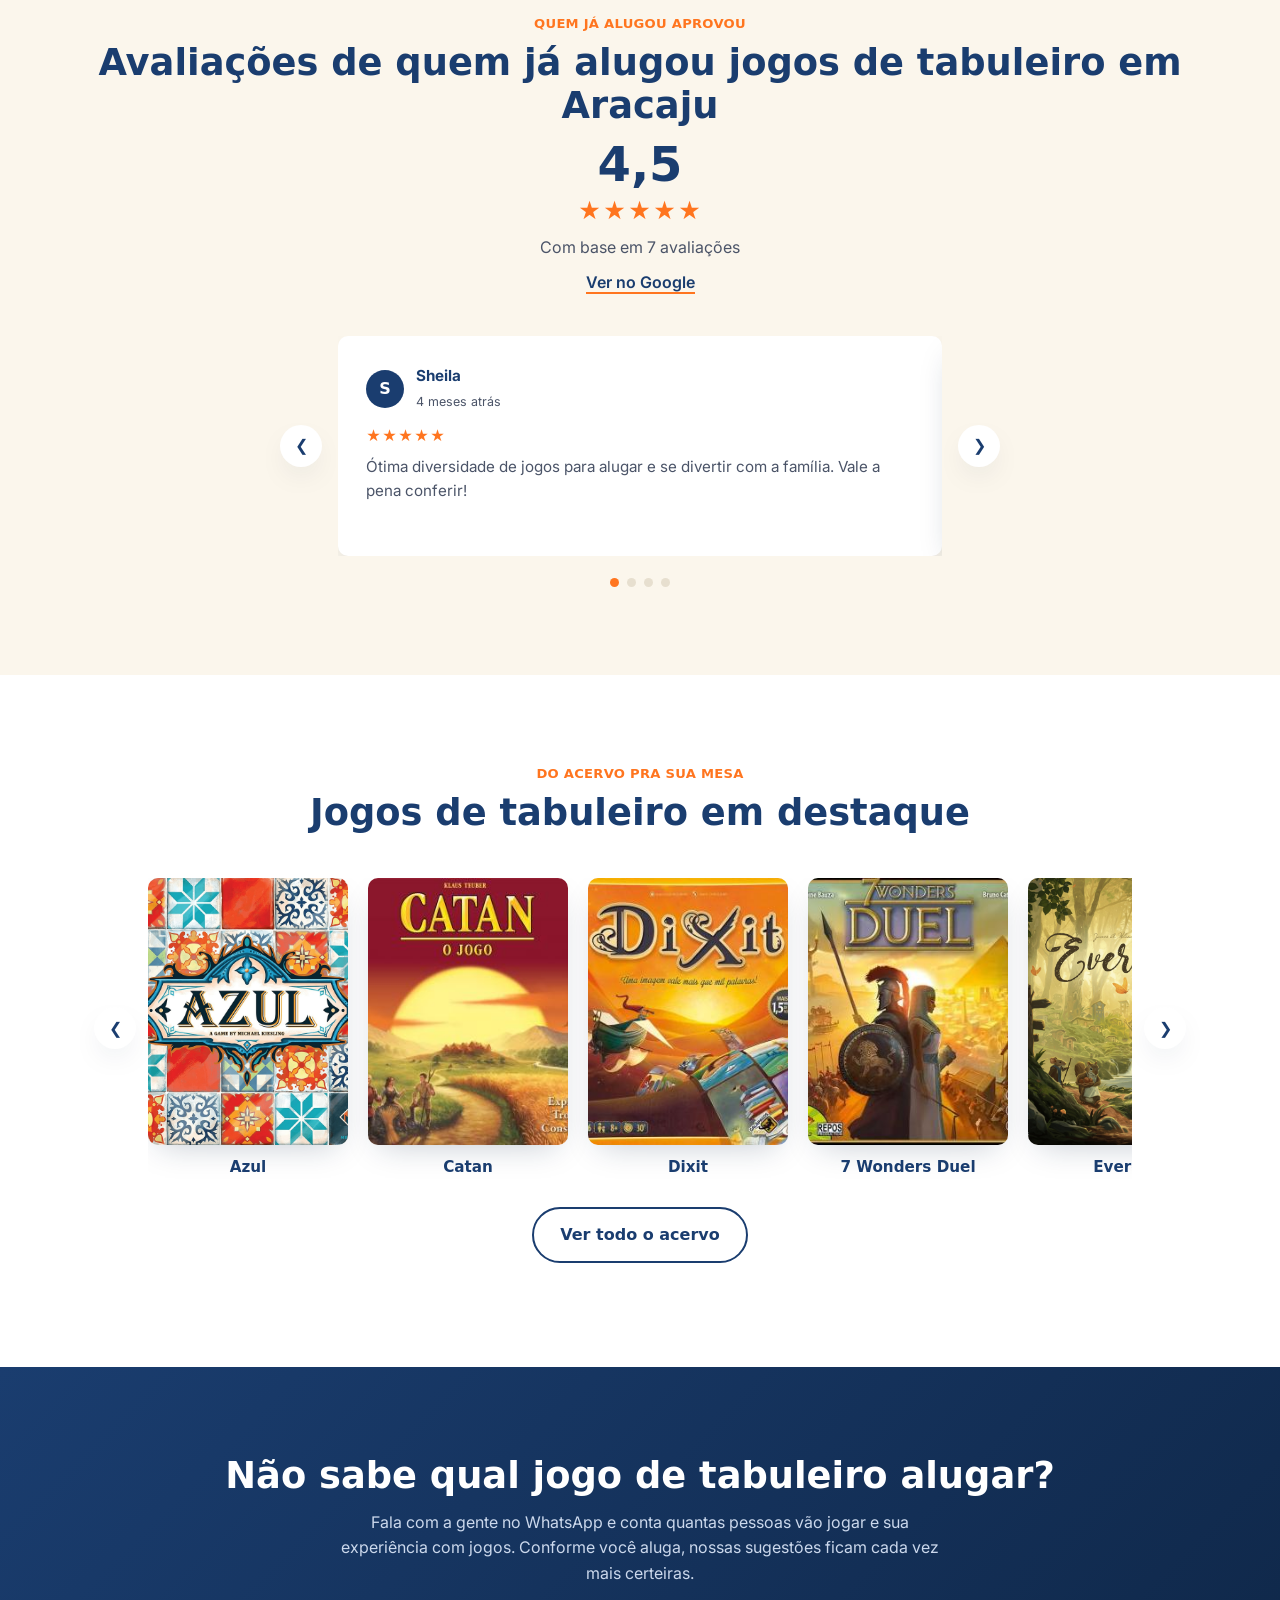
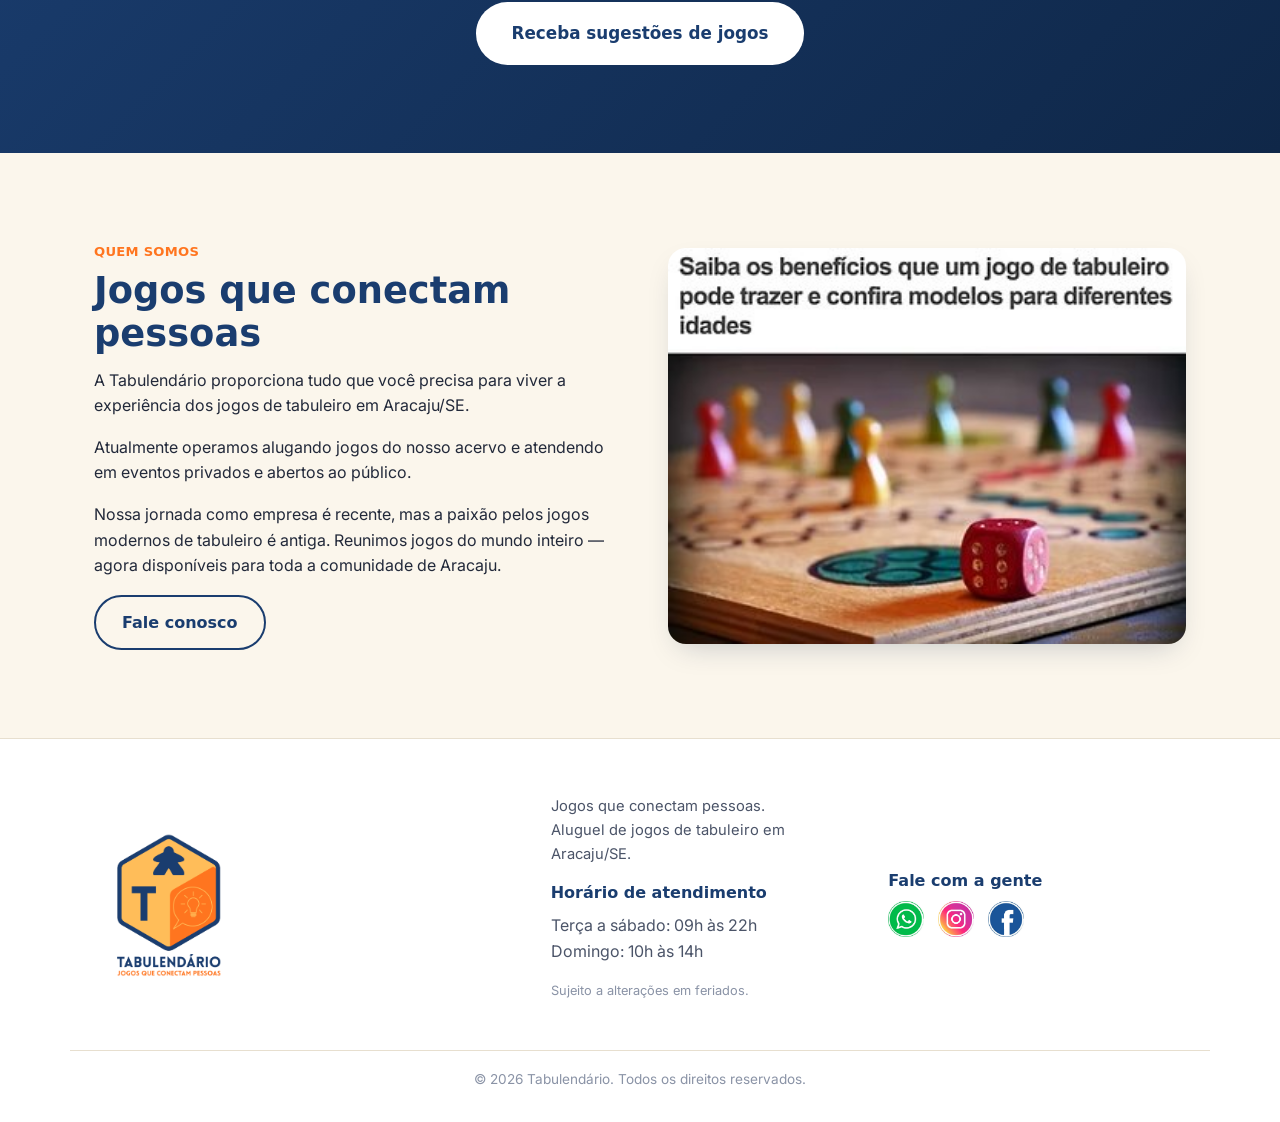
==== commit 9f15a73c: "Adiciona novas paginas, imagens, SEO e melhorias gerais - Adiciona pagina links.html e estilos css/l" ====
--- a/index.html
+++ b/index.html
@@ -1,6 +1,24 @@
 <!DOCTYPE html>
 <html lang="pt-BR">
 <head>
+<!-- Meta Pixel Code -->
+<script>
+!function(f,b,e,v,n,t,s)
+{if(f.fbq)return;n=f.fbq=function(){n.callMethod?
+n.callMethod.apply(n,arguments):n.queue.push(arguments)};
+if(!f._fbq)f._fbq=n;n.push=n;n.loaded=!0;n.version='2.0';
+n.queue=[];t=b.createElement(e);t.async=!0;
+t.src=v;s=b.getElementsByTagName(e)[0];
+s.parentNode.insertBefore(t,s)}(window, document,'script',
+'https://connect.facebook.net/en_US/fbevents.js');
+fbq('init', '769652489523479');
+fbq('track', 'PageView');
+</script>
+<noscript><img height="1" width="1" style="display:none"
+src="https://www.facebook.com/tr?id=769652489523479&ev=PageView&noscript=1"
+/></noscript>
+<!-- End Meta Pixel Code -->
+
 <meta charset="UTF-8">
 <meta name="viewport" content="width=device-width, initial-scale=1.0">
 <title>Tabulendário | Aluguel de jogos de tabuleiro em Aracaju</title>
@@ -102,7 +120,7 @@
     <div class="wrap hero-inner">
       <div class="hero-copy">
         <p class="eyebrow">Aluguel de jogos de tabuleiro em Aracaju</p>
-        <h1>Já pensou em alugar<br><span class="highlight">jogos de tabuleiro?</span></h1>
+        <h1>Já pensou em alugar<br><span class="highlight">jogos de tabuleiro em Aracaju?</span></h1>
         <p class="lead">Curta momentos incríveis em casa com a família e os amigos — sem gastar
         R$ 350 num jogo que talvez você jogue uma vez. É só escolher, receber, jogar e devolver.</p>
 
@@ -126,7 +144,7 @@
   <section class="section" id="como-funciona">
     <div class="wrap">
       <p class="eyebrow center">O caminho até a sua noite de jogos</p>
-      <h2 class="center">Como funciona</h2>
+      <h2 class="center">Como funciona o aluguel de jogos de tabuleiro</h2>
 
       <ol class="track" aria-label="Passo a passo do aluguel">
         <li class="track-step">
@@ -157,7 +175,7 @@
   <section class="section alt" id="por-que-alugar">
     <div class="wrap two-col">
       <div>
-        <h2>Por que alugar em vez de comprar?</h2>
+        <h2>Por que alugar jogos de tabuleiro em vez de comprar?</h2>
         <ul class="benefits">
           <li>Divirta-se offline com toda a família e os amigos</li>
           <li>Conheça os maiores jogos de tabuleiro sem precisar comprá-los</li>
@@ -180,7 +198,7 @@
   <section class="section" id="precos">
     <div class="wrap">
       <p class="eyebrow center">Sem surpresa no bolso</p>
-      <h2 class="center">Quanto custa?</h2>
+      <h2 class="center">Quanto custa alugar jogos de tabuleiro?</h2>
       <p class="center lead-sm">
         Comprar um jogo de tabuleiro em sites especializados sai, em média, por
         <strong>R$ 350,00</strong> — e ainda leva uma semana pra chegar. Alugando com o Tabulendário
@@ -222,6 +240,8 @@
   <!-- AVALIAÇÕES -->
   <section class="section alt" id="avaliacoes">
     <div class="wrap">
+      <p class="eyebrow center">Quem já alugou aprovou</p>
+      <h2 class="center">Avaliações de quem já alugou jogos de tabuleiro em Aracaju</h2>
       <div class="reviews-summary">
         <p class="reviews-rating">4,5</p>
         <div class="reviews-stars" aria-label="4,5 de 5 estrelas">★★★★★</div>
@@ -301,7 +321,7 @@
   <section class="section" id="jogos-destaque">
     <div class="wrap">
       <p class="eyebrow center">Do acervo pra sua mesa</p>
-      <h2 class="center">Jogos em destaque</h2>
+      <h2 class="center">Jogos de tabuleiro em destaque</h2>
 
       <div class="carousel" id="carousel">
         <button class="carousel-arrow prev" id="carouselPrev" aria-label="Jogo anterior">&#10094;</button>
@@ -377,7 +397,7 @@
   <!-- QUAL JOGO ALUGAR -->
   <section class="section cta-band" id="qual-jogo">
     <div class="wrap center">
-      <h2>Não sabe qual jogo alugar?</h2>
+      <h2>Não sabe qual jogo de tabuleiro alugar?</h2>
       <p class="lead-sm">
         Fala com a gente no WhatsApp e conta quantas pessoas vão jogar e sua experiência com jogos.
         Conforme você aluga, nossas sugestões ficam cada vez mais certeiras.
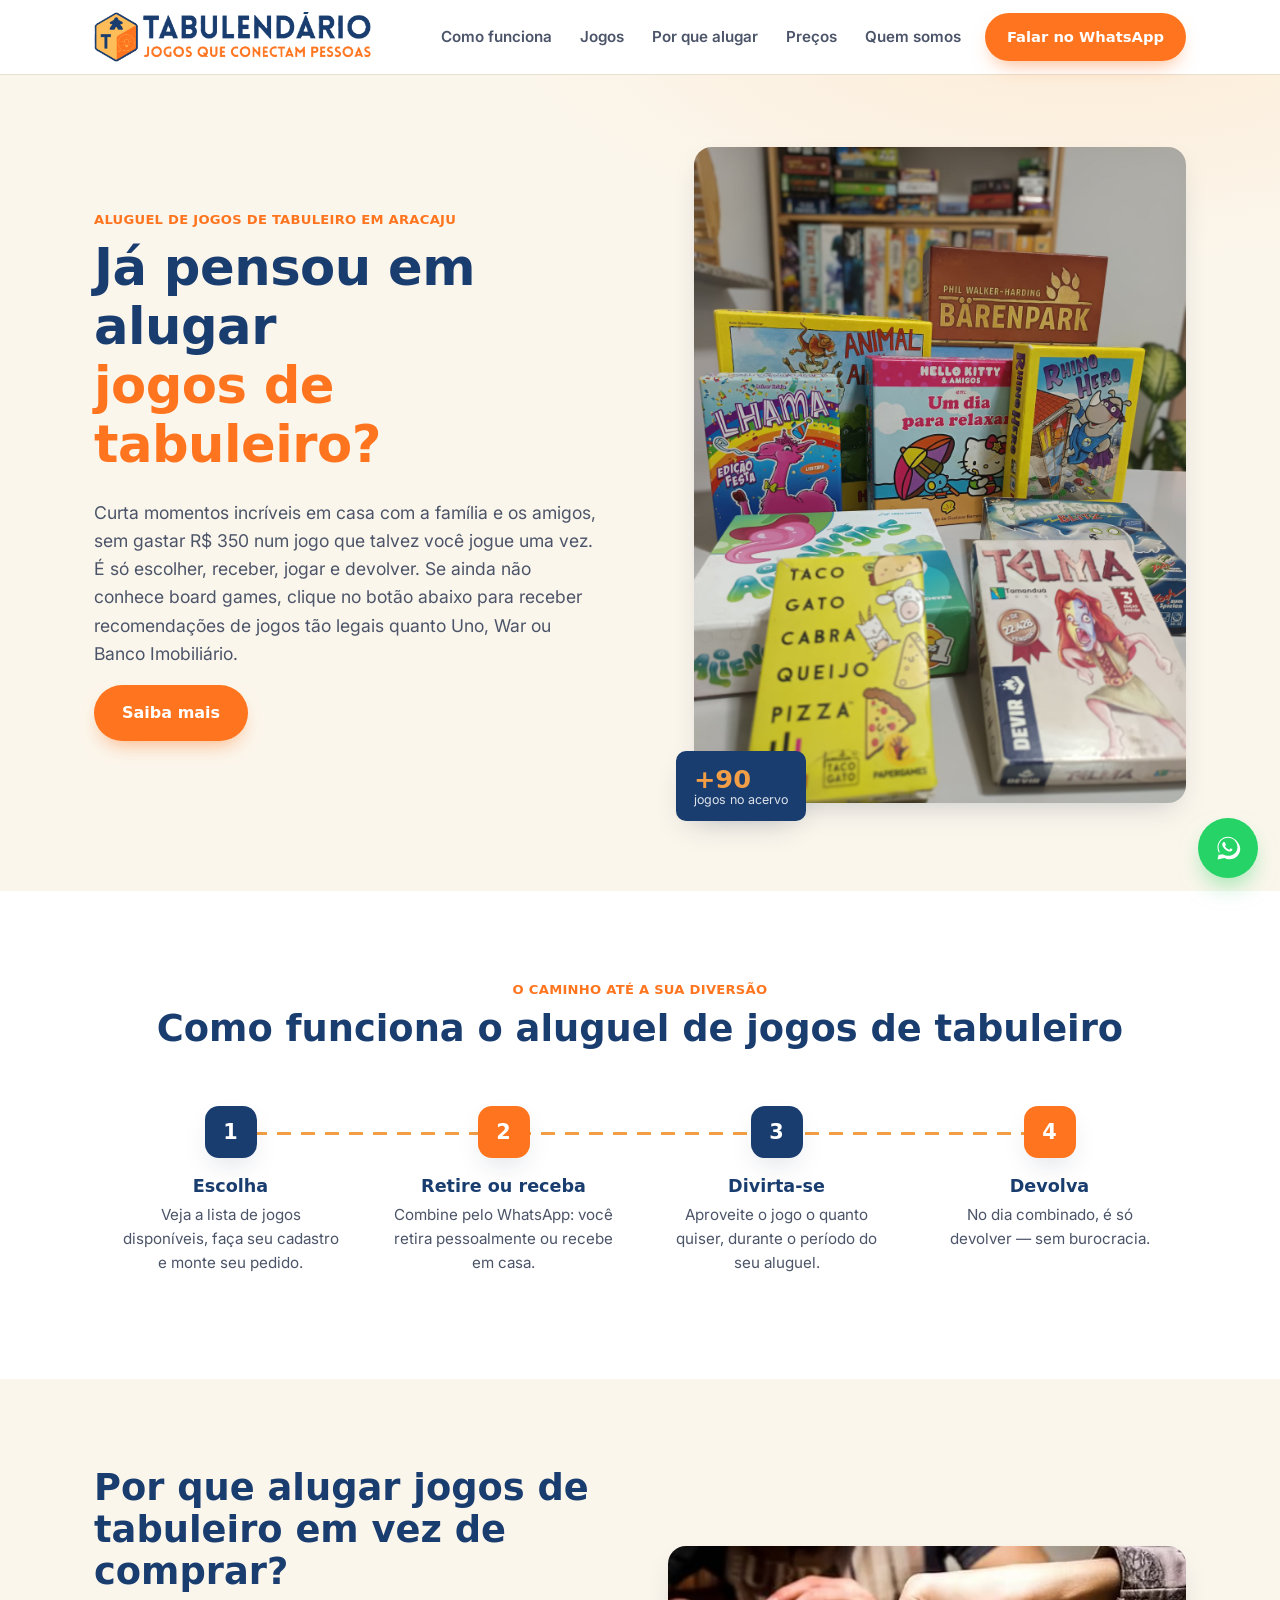
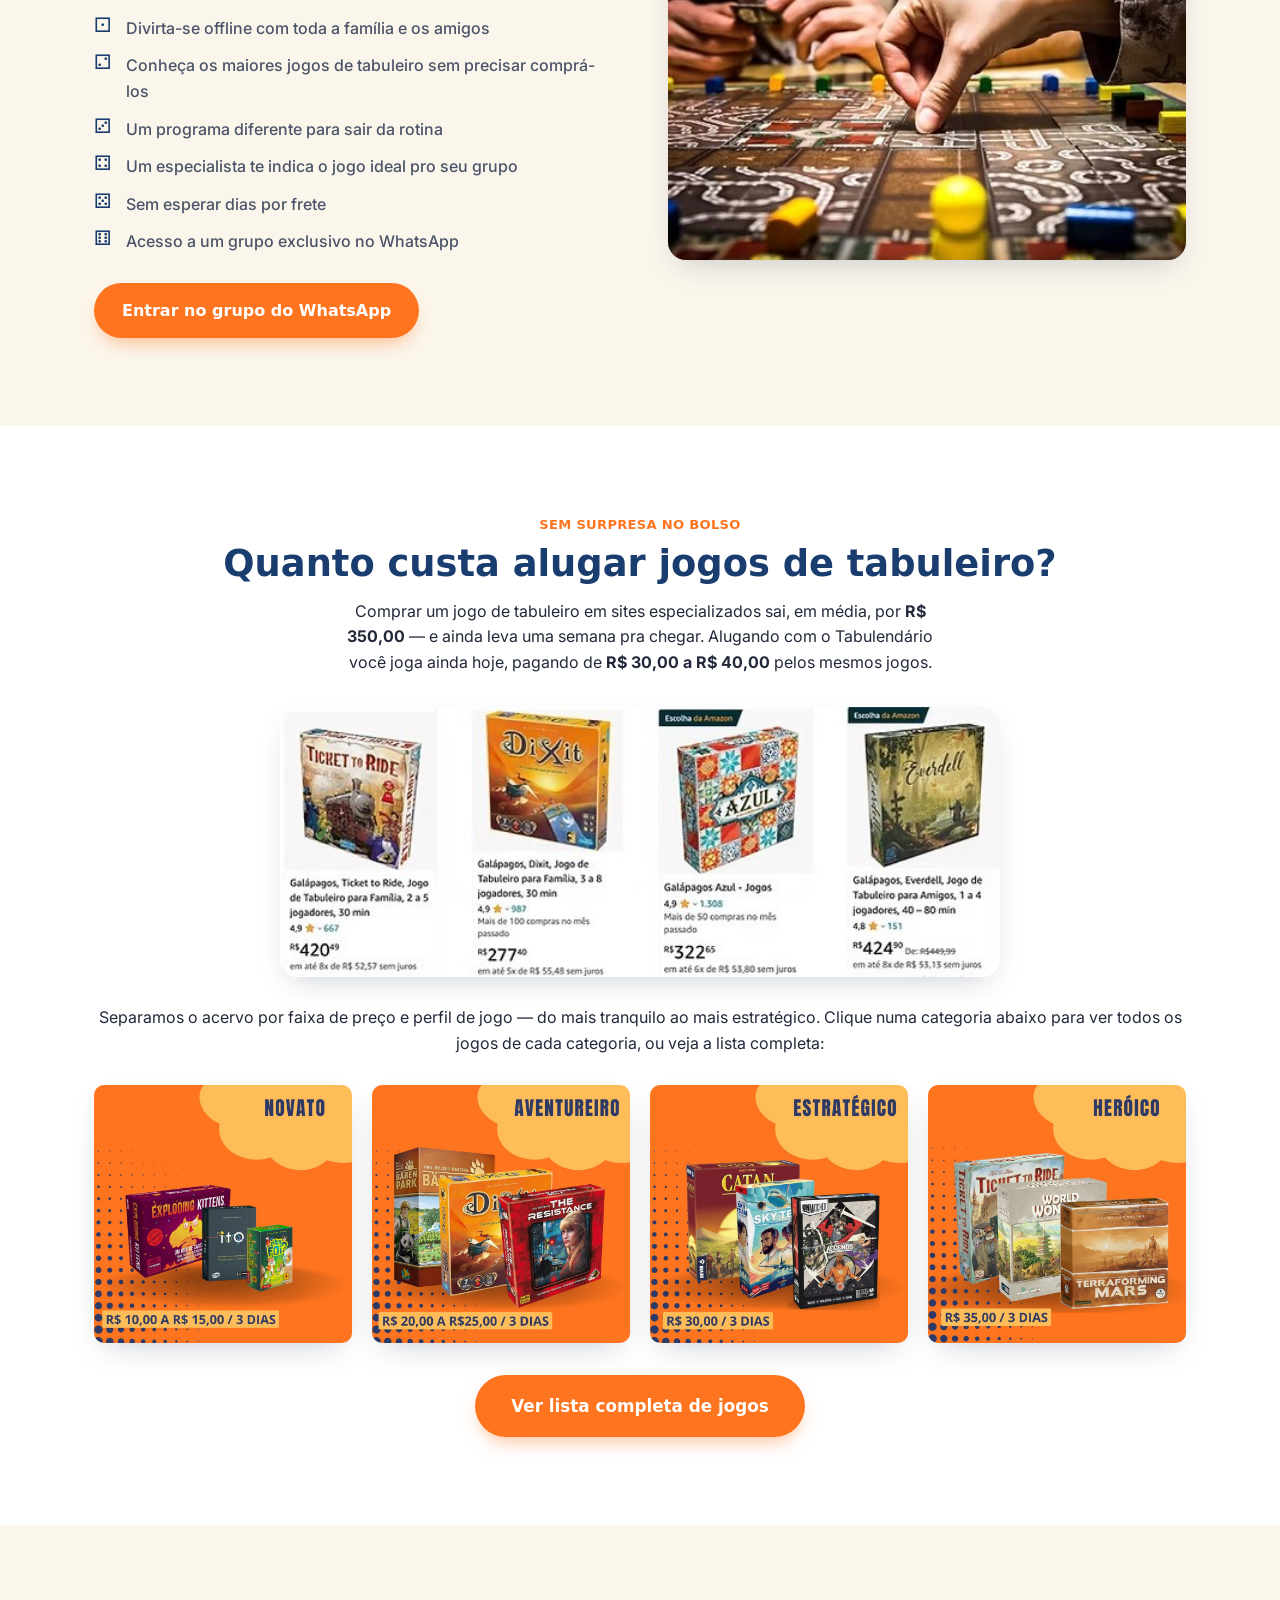
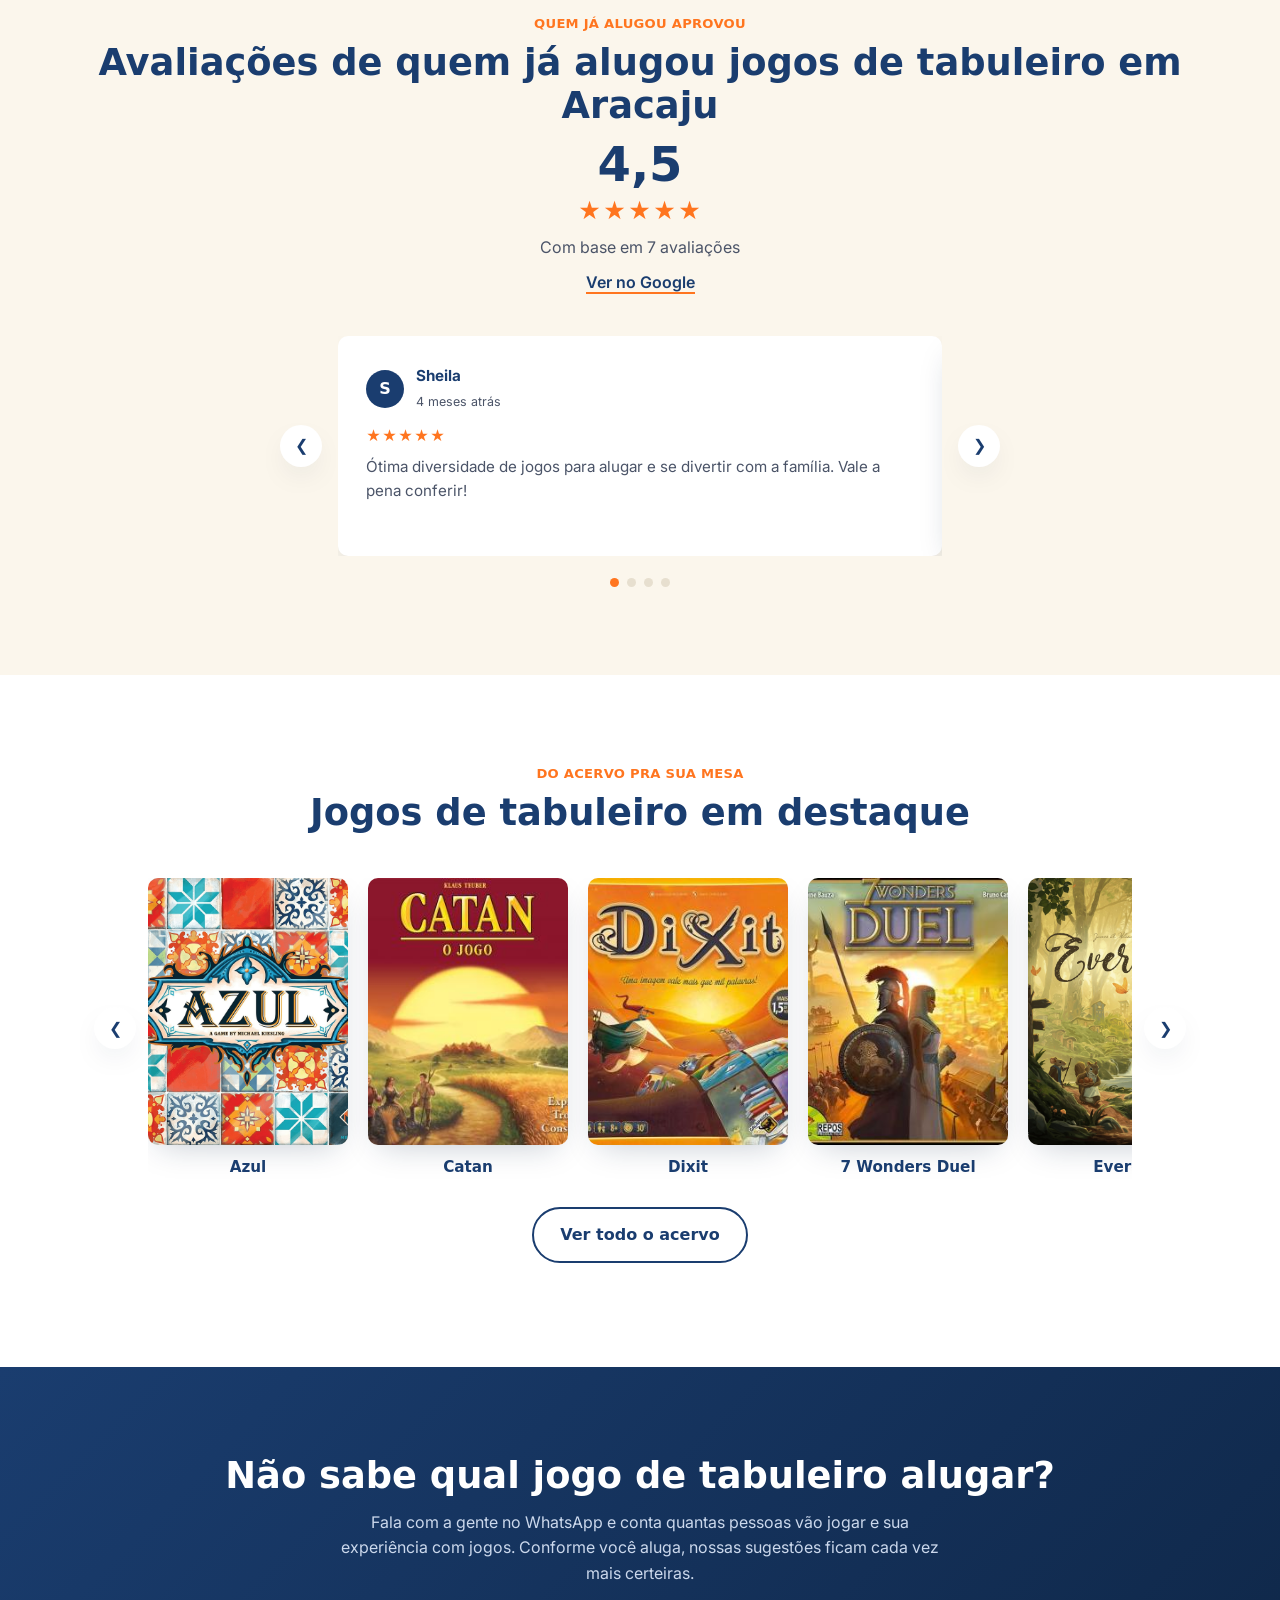
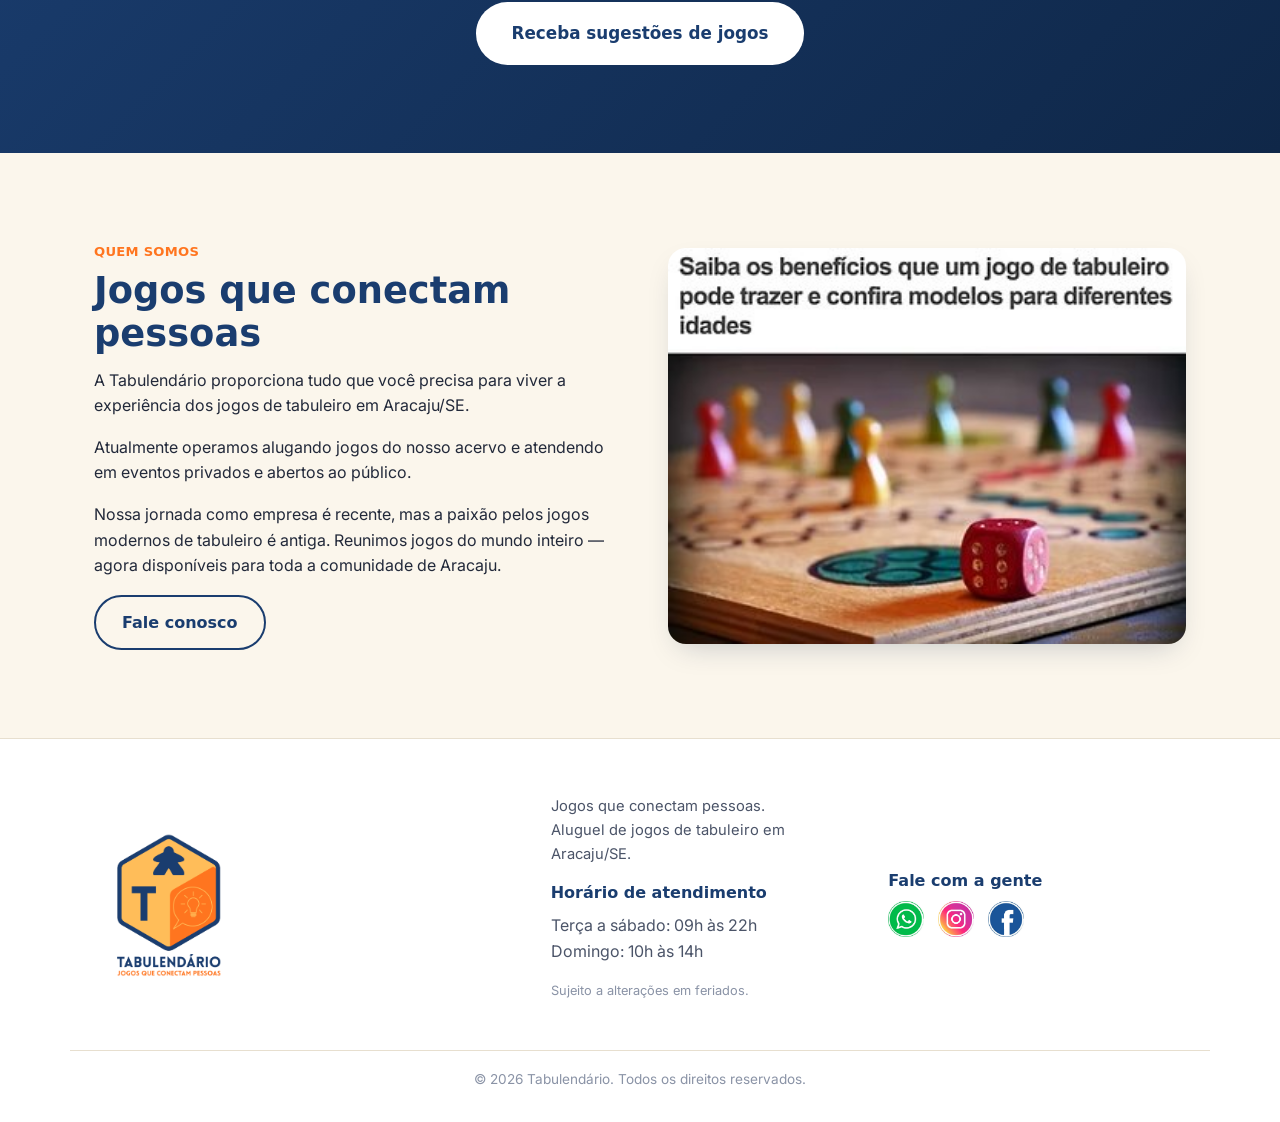
==== commit 7a130cb0: "Review index.html" ====
--- a/index.html
+++ b/index.html
@@ -120,9 +120,9 @@
     <div class="wrap hero-inner">
       <div class="hero-copy">
         <p class="eyebrow">Aluguel de jogos de tabuleiro em Aracaju</p>
-        <h1>Já pensou em alugar<br><span class="highlight">jogos de tabuleiro em Aracaju?</span></h1>
-        <p class="lead">Curta momentos incríveis em casa com a família e os amigos — sem gastar
-        R$ 350 num jogo que talvez você jogue uma vez. É só escolher, receber, jogar e devolver.</p>
+        <h1>Já pensou em alugar<br><span class="highlight">jogos de tabuleiro?</span></h1>
+        <p class="lead">Curta momentos incríveis em casa com a família e os amigos, sem gastar
+        R$ 350 num jogo que talvez você jogue uma vez. É só escolher, receber, jogar e devolver. Se ainda não conhece board games, clique no botão abaixo para receber recomendações de jogos tão legais quanto Uno, War ou Banco Imobiliário.</p>
 
         <div class="hero-actions">
           <a class="btn btn-primary" href="https://wa.me/5579981355465?text=Ol%C3%A1!%20Gostaria%20de%20mais%20informa%C3%A7%C3%B5es%20sobre%20os%20jogos%20para%20aluguel"
@@ -143,7 +143,7 @@
   <!-- COMO FUNCIONA — trilha de jogo -->
   <section class="section" id="como-funciona">
     <div class="wrap">
-      <p class="eyebrow center">O caminho até a sua noite de jogos</p>
+      <p class="eyebrow center">O caminho até a sua diversão</p>
       <h2 class="center">Como funciona o aluguel de jogos de tabuleiro</h2>
 
       <ol class="track" aria-label="Passo a passo do aluguel">
@@ -160,7 +160,7 @@
         <li class="track-step">
           <span class="track-dot">3</span>
           <h3>Divirta-se</h3>
-          <p>Aproveite o jogo o quanto quiser, no seu tempo.</p>
+          <p>Aproveite o jogo o quanto quiser, durante o período do seu aluguel.</p>
         </li>
         <li class="track-step">
           <span class="track-dot">4</span>
@@ -179,7 +179,7 @@
         <ul class="benefits">
           <li>Divirta-se offline com toda a família e os amigos</li>
           <li>Conheça os maiores jogos de tabuleiro sem precisar comprá-los</li>
-          <li>Um programa diferente para tirar a rotina do lugar</li>
+          <li>Um programa diferente para sair da rotina</li>
           <li>Um especialista te indica o jogo ideal pro seu grupo</li>
           <li>Sem esperar dias por frete</li>
           <li>Acesso a um grupo exclusivo no WhatsApp</li>
@@ -211,7 +211,7 @@
 
       <p class="center">
         Separamos o acervo por faixa de preço e perfil de jogo — do mais tranquilo ao mais estratégico.
-        Clique numa categoria abaixo para já puxar a conversa no WhatsApp, ou veja a lista completa:
+        Clique numa categoria abaixo para ver todos os jogos de cada categoria, ou veja a lista completa:
       </p>
 
       <div class="categories-grid">
